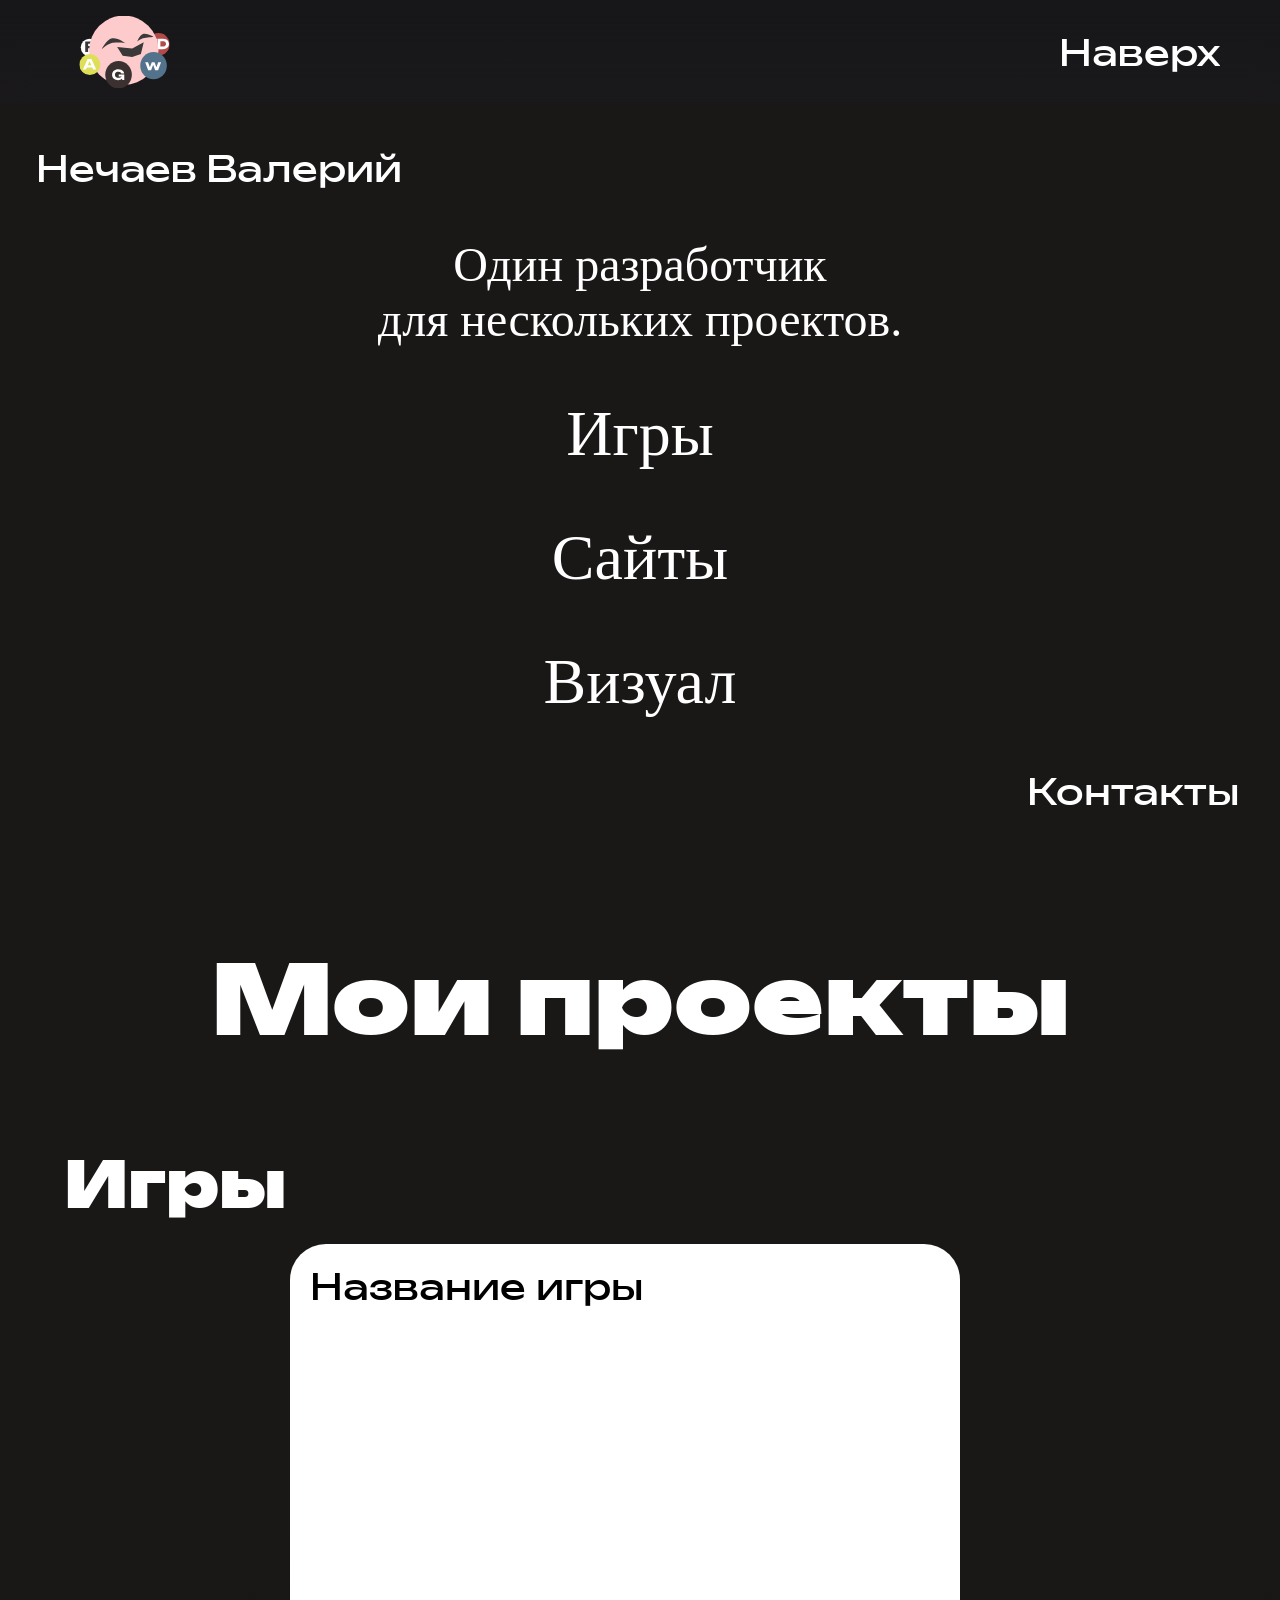
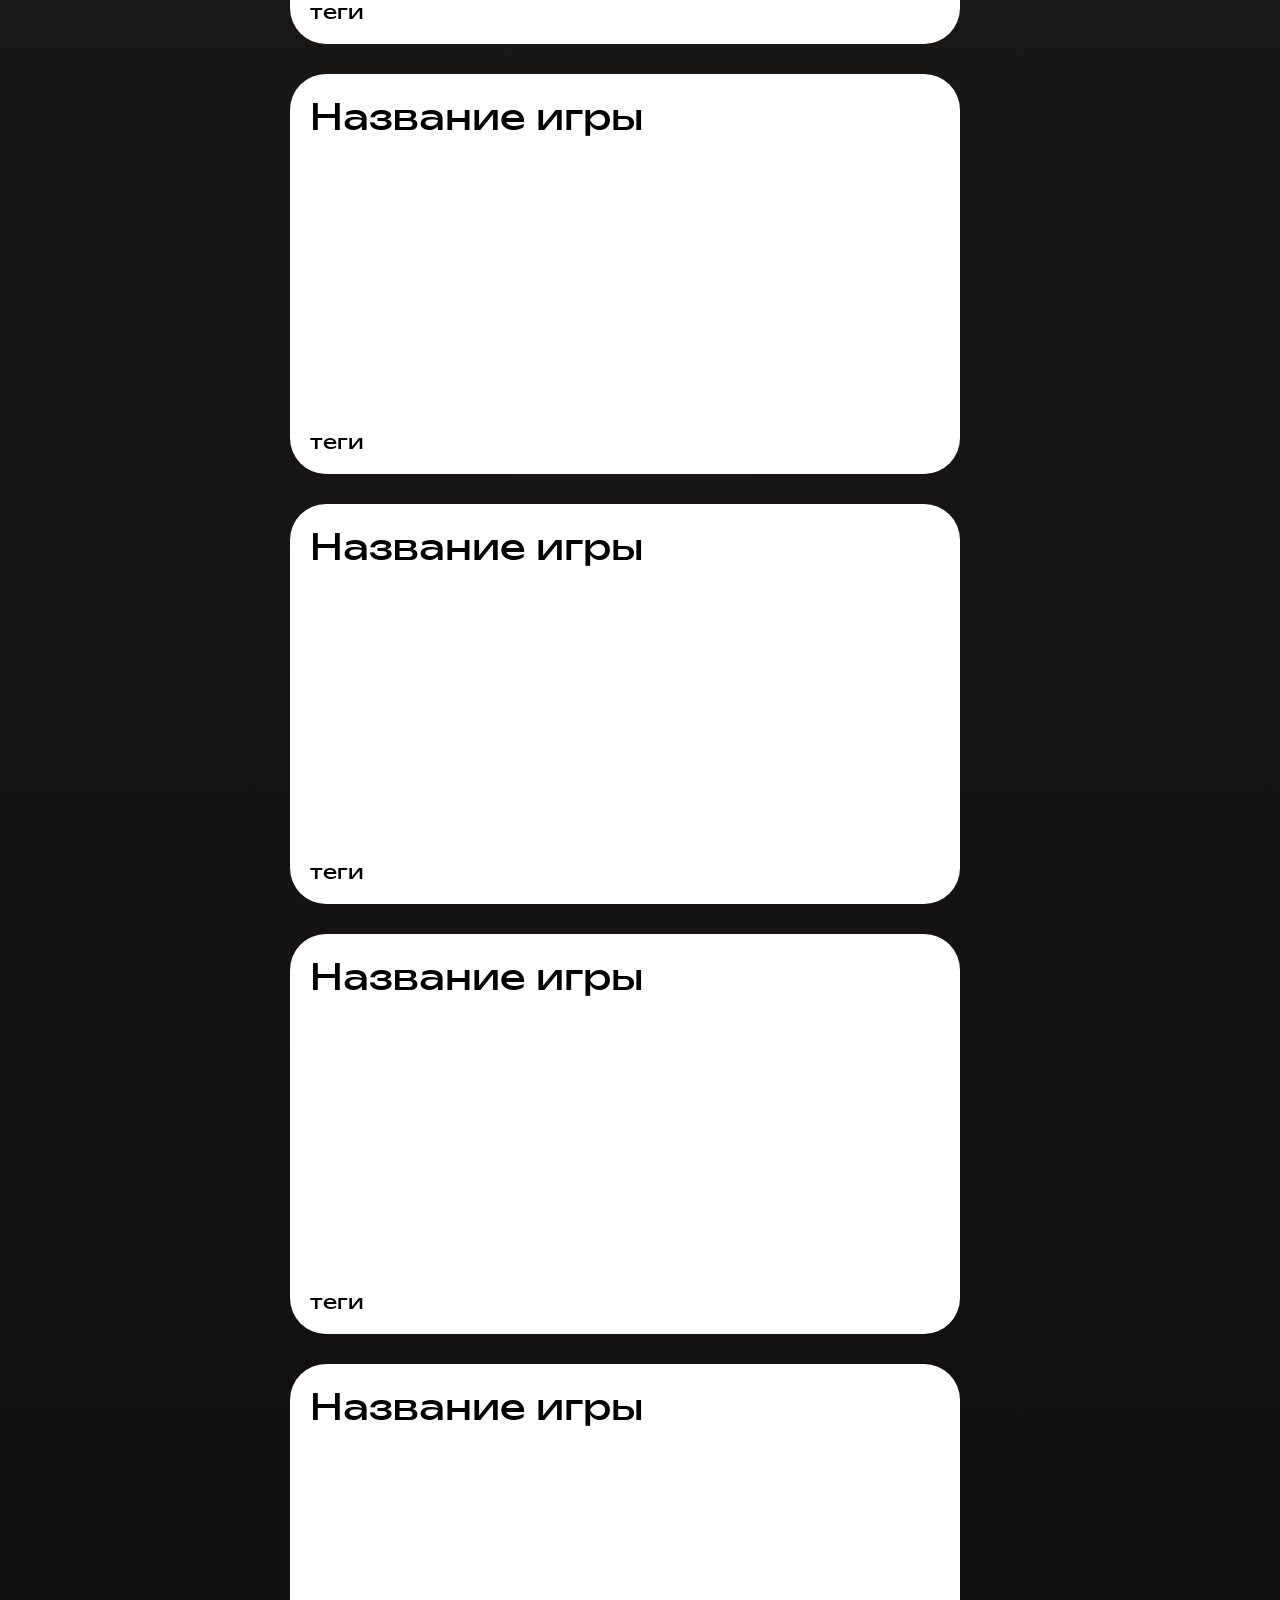
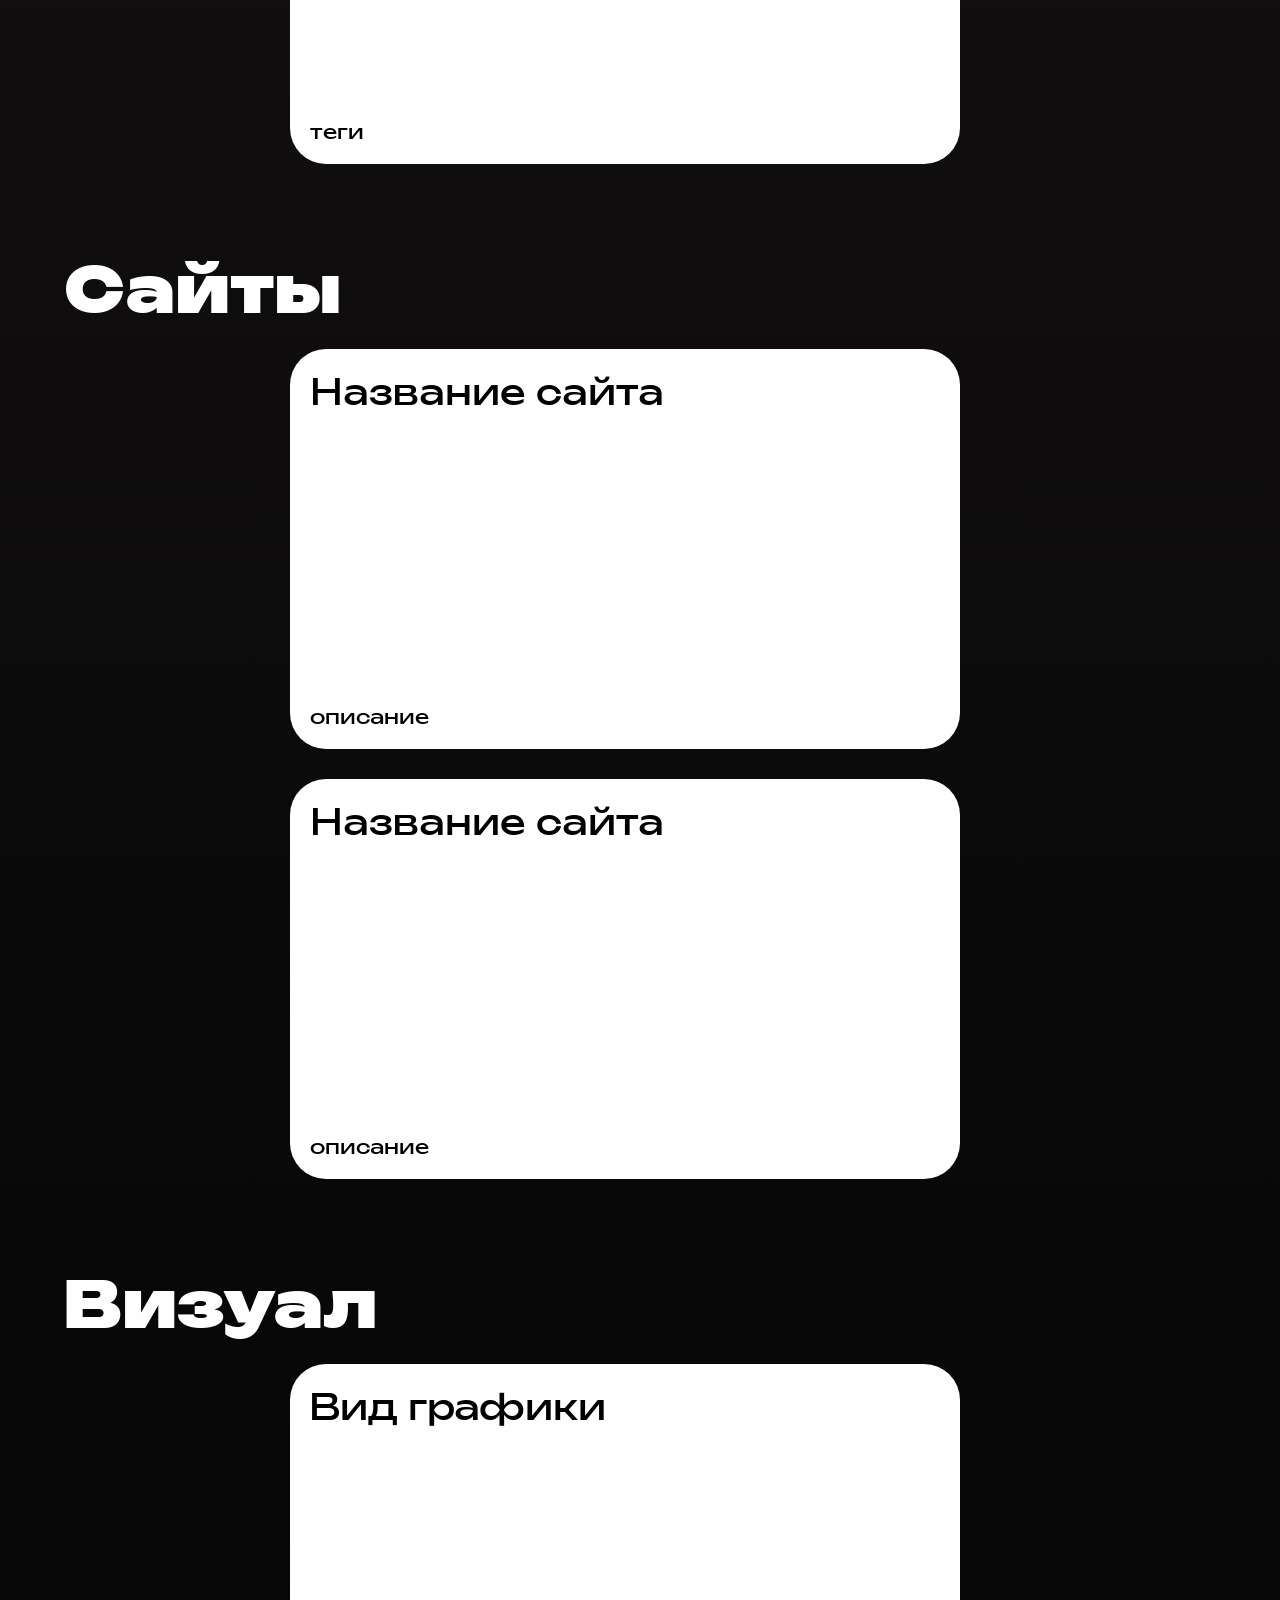
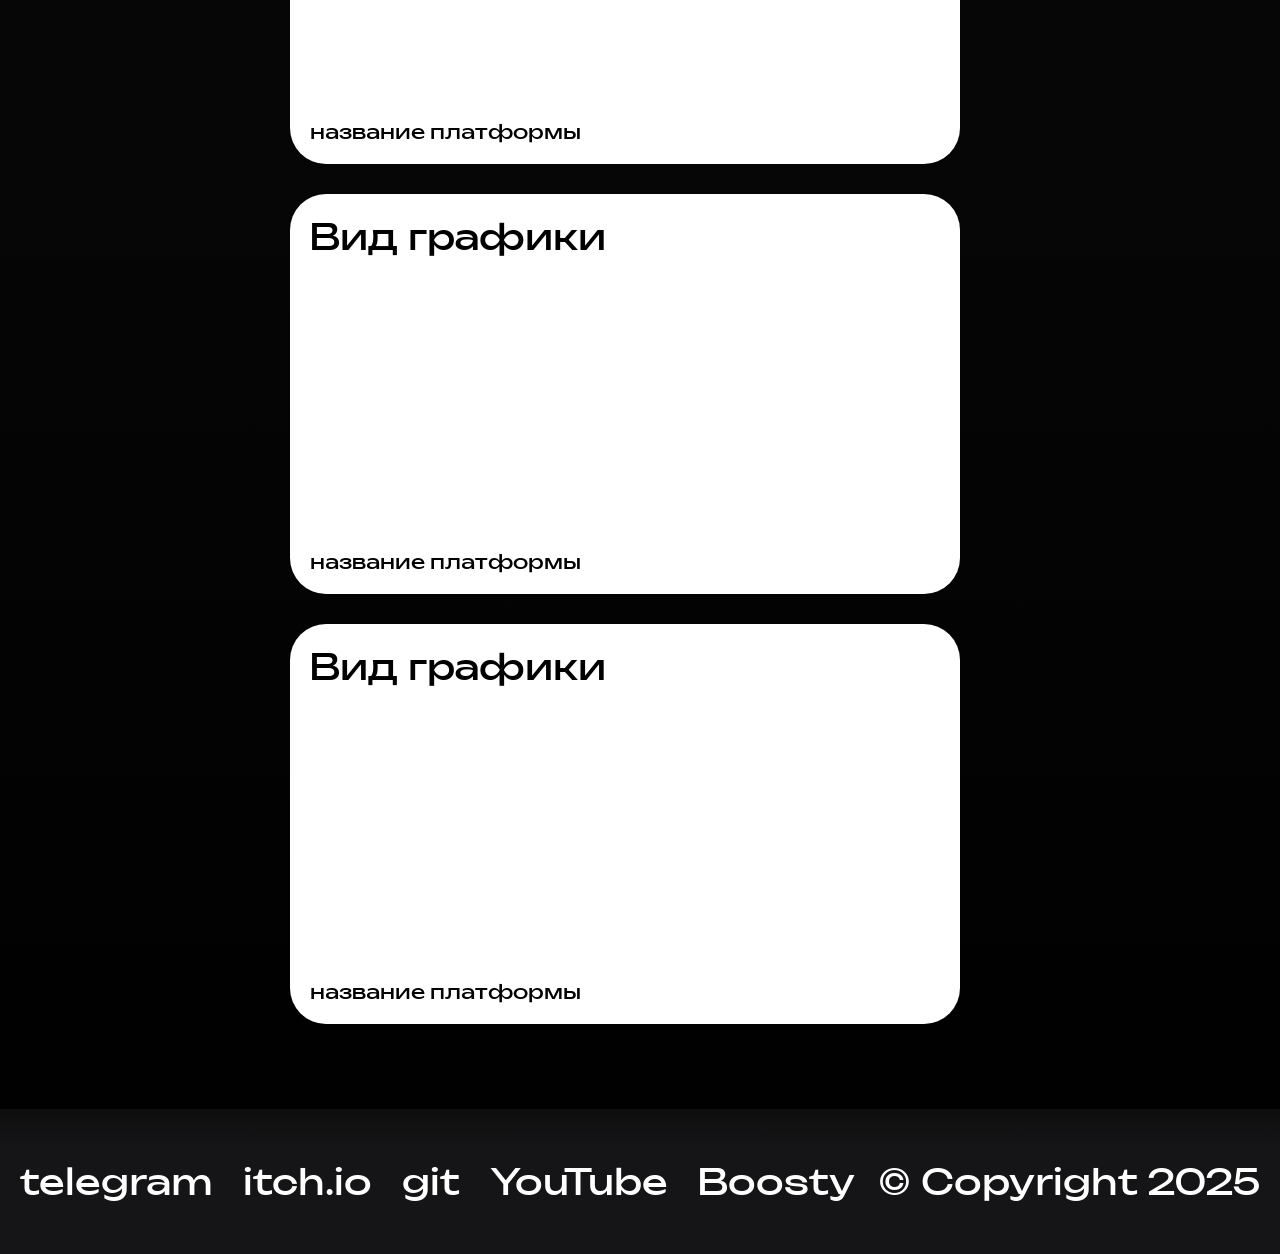
==== index.html @ 9fee52f9 "Logo" ====
<!DOCTYPE html>
<html lang="ru">
  <head>
    <meta charset="UTF-8" />
    <meta name="viewport" content="width=device-width, initial-scale=1.0" />
    <title>Nechaev</title>
    <link rel="shortcut icon" href="img\Logo.svg" type="image/x-icon" />
    <link rel="stylesheet" href="css/style.css" />
  </head>
  <header>
    <img class="logo" src="img\Logo.svg" alt="img\Logo.svg" />
    <a class="white" href="#">Наверх</a>
  </header>
  <body>
    <section class="label">
      <div class="headerspace"></div>
      <div class="name">
        <p class="white">Нечаев Валерий</p>
      </div>
      <div class="functionlist">
        <h3>
          Один разработчик <br />
          для нескольких проектов.
        </h3>
        <a href="#games"><h2 class="game-button">Игры</h2></a>
        <a href="#sites"><h2 class="site-button">Сайты</h2></a>
        <a href="#visual"><h2 class="visual-button">Визуал</h2></a>
      </div>
      <div class="contacts">
        <a class="white" href="#footer">Контакты</a>
      </div>
    </section>
    <section class="buffer">
      <h1>Мои проекты</h1>
    </section>
    <section id="games" class="projects">
      <h4>Игры</h4>
      <div class="tablet">
        <a href="" class="tab-element">
          <p class="black">Название игры</p>
          <h5>теги</h5>
        </a>
        <a href="" class="tab-element">
          <p class="black">Название игры</p>
          <h5>теги</h5>
        </a>
        <a href="" class="tab-element">
          <p class="black">Название игры</p>
          <h5>теги</h5>
        </a>
        <a href="" class="tab-element">
          <p class="black">Название игры</p>
          <h5>теги</h5>
        </a>
        <a href="" class="tab-element">
          <p class="black">Название игры</p>
          <h5>теги</h5>
        </a>
      </div>
    </section>
    <section id="sites" class="projects">
      <h4>Сайты</h4>
      <div class="tablet">
        <a href="" class="tab-element">
          <p class="black">Название сайта</p>
          <h5>описание</h5>
        </a>
        <a href="" class="tab-element">
          <p class="black">Название сайта</p>
          <h5>описание</h5>
        </a>
      </div>
    </section>
    <section id="visual" class="projects">
      <h4>Визуал</h4>
      <div class="tablet">
        <a href="" class="tab-element">
          <p class="black">Вид графики</p>
          <h5>название платформы</h5>
        </a>
        <a href="" class="tab-element">
          <p class="black">Вид графики</p>
          <h5>название платформы</h5>
        </a>
        <a href="" class="tab-element">
          <p class="black">Вид графики</p>
          <h5>название платформы</h5>
        </a>
      </div>
    </section>
  </body>
  <footer id="footer">
    <div class="social-media">
      <a href="https://t.me/Nechai_Elners" class="white">telegram</a>
      <a href="https://elners-games.itch.io/" class="white">itch.io</a>
      <a href="https://github.com/VaaVN" class="white">git</a>
      <a href="https://www.youtube.com/@elnersgames/featured" class="white"
        >YouTube</a
      >
      <a href="https://boosty.to/elnersgames" class="white">Boosty</a>
    </div>
    <p class="white">© Copyright 2025</p>
  </footer>
</html>
---- css/style.css ----
@import "fonts.css";
@import "reset.css";
header {
  display: flex;
  flex-direction: row;
  justify-content: space-between;
  position: fixed;
  align-items: center;
  padding: 0px 60px;
  background: linear-gradient(
    180deg,
    #17171a 12.02%,
    rgba(27, 27, 33, 0.4) 100%
  );
  width: 100%;
  backdrop-filter: blur(15px);
  box-sizing: border-box;
}
body {
  display: flex;
  flex-direction: column;
  align-items: center;
  gap: 85px;
  background: linear-gradient(180deg, #1a1717 25%, #000 100%);
}
footer {
  display: flex;
  padding: 50px 20px;
  width: 100%;
  align-items: center;
  justify-content: space-between;
  box-sizing: border-box;
  background: linear-gradient(0deg, #151416 72.6%, #0e0e0f 100%);
}
h1 {
  text-align: center;
  color: #fff;
  font-size: 96px;
  font-weight: 900;
}
h2 {
  text-align: center;
  color: #fff;
  font-size: 64px;
  font-weight: 500;
}
h3 {
  text-align: center;
  color: #fff;
  font-size: 48px;
  font-weight: 500;
}
h4 {
  text-align: left;
  color: #fff;
  font-size: 64px;
  font-weight: 900;
  width: 100%;
}
h5 {
  text-align: left;
  color: #000;
  font-size: 20px;
  font-weight: 400;
}
p {
  font-size: 36px;
  font-weight: 400;
}
a {
  font-size: 36px;
  font-weight: 400;
  text-decoration: none;
}
a:hover {
  font-weight: 500;
}

.logo {
  transform: scale(0.7);
}
.black {
  color: #000;
}
.white {
  color: #fff;
}
.label {
  height: 100%;
  width: 100%;
  display: flex;
  gap: 10px;
  flex-direction: column;
  align-items: flex-start;
}
.headerspace {
  height: 100px;
}
.name {
  display: flex;
  flex-direction: row;
  height: 20%;
  width: 100%;
  box-sizing: border-box;
  padding: 36px;
  align-items: start;
  gap: 10px;
}
.functionlist {
  display: flex;
  height: 60%;
  width: 100%;
  flex-direction: column;
  align-items: center;
  gap: 50px;
}
.game-button:hover {
  font-weight: 900;
}
.site-button:hover {
  font-weight: 200;
}
.visual-button:hover {
  font-weight: 400;
  letter-spacing: 14px;
}
.contacts {
  display: flex;
  height: 20%;
  width: 100%;
  padding: 40px;
  justify-content: flex-end;
  box-sizing: border-box;
  align-items: flex-end;
}
.buffer {
  display: flex;
  width: 100%;
  justify-content: center;
  align-items: center;
}
.projects {
  box-sizing: border-box;
  display: flex;
  width: 90%;
  flex-direction: column;
  align-items: center;
  gap: 20px;
}
.tablet {
  display: grid;
  align-items: center;
  justify-content: center;
  width: 100%;
  gap: 30px;
  grid-template-columns: repeat(auto-fit, 700px);
  grid-auto-rows: 400px;
}
.tab-element {
  width: 90%;
  height: 90%;
  display: flex;
  padding: 20px;
  flex-direction: column;
  align-items: flex-start;
  justify-content: space-between;
  border-radius: 36px;
  background: #fff;
}
.social-media {
  display: flex;
  align-items: center;
  gap: 30px;
}
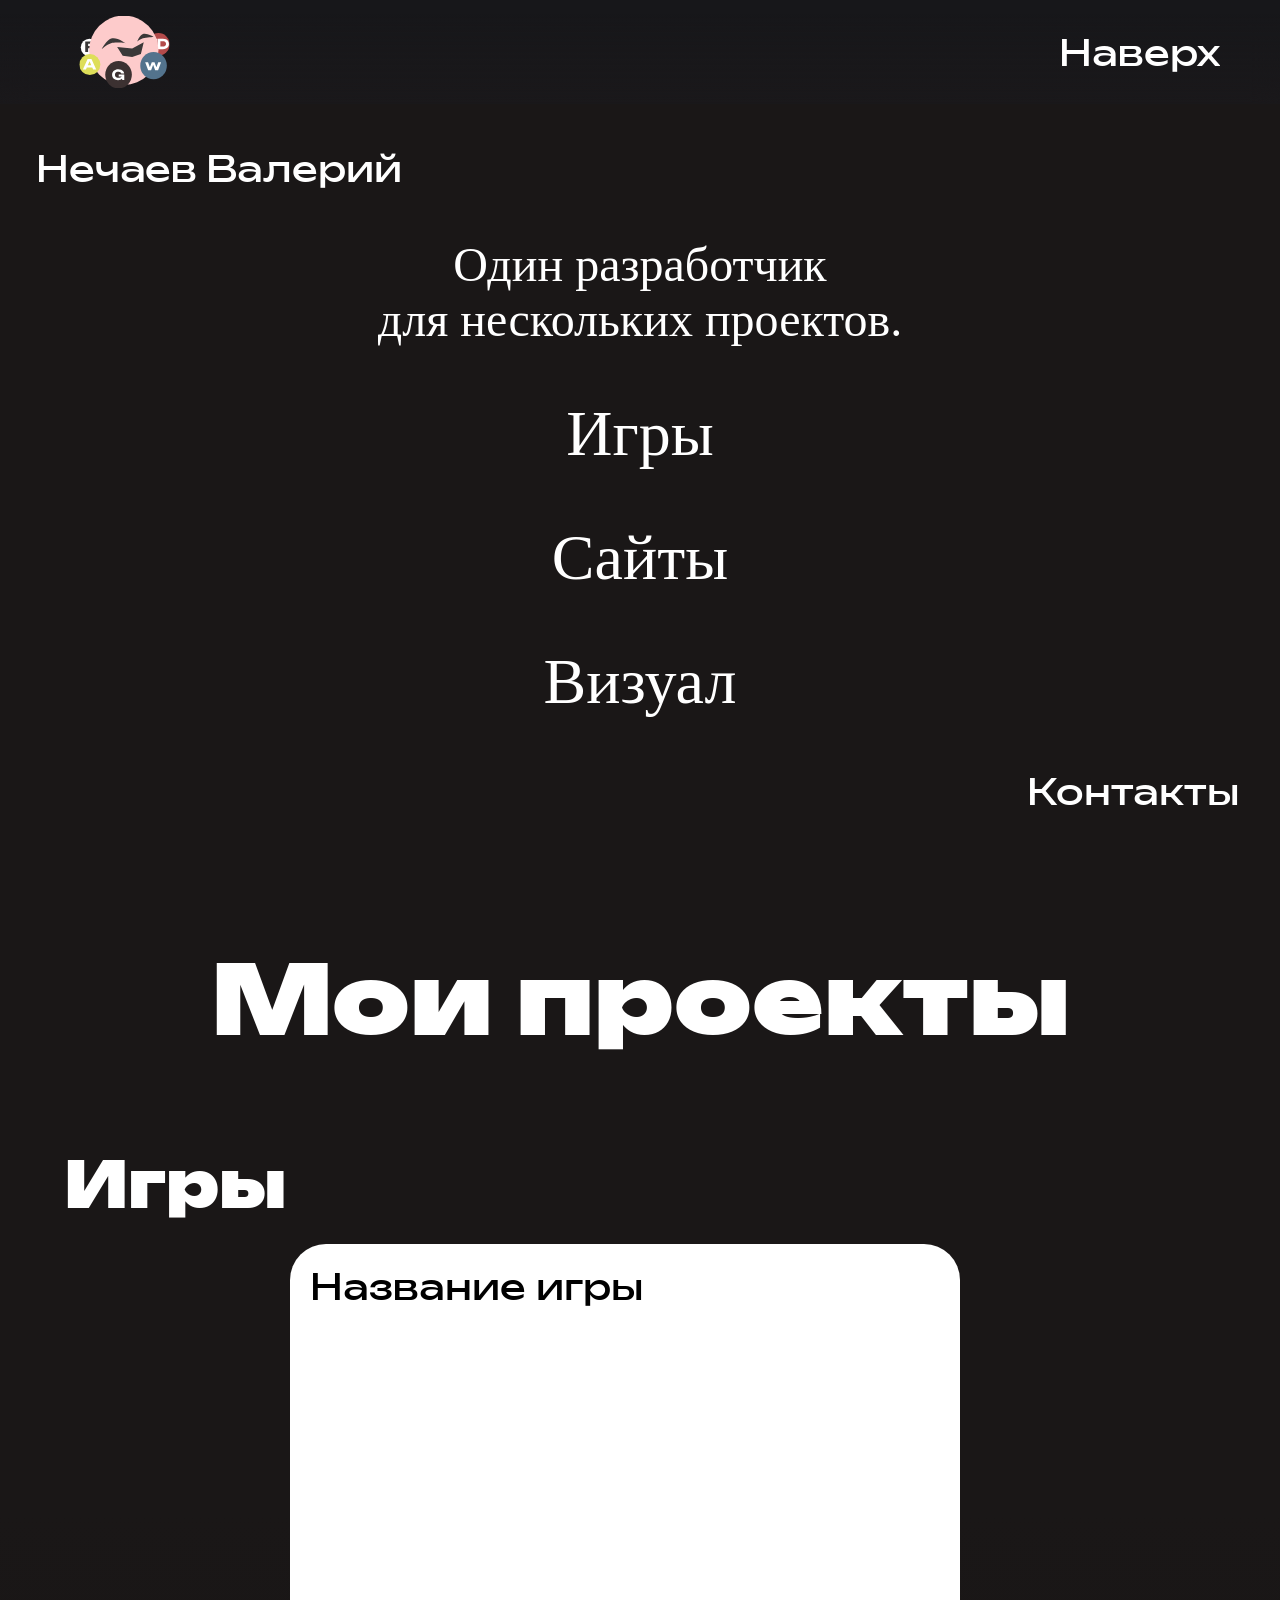
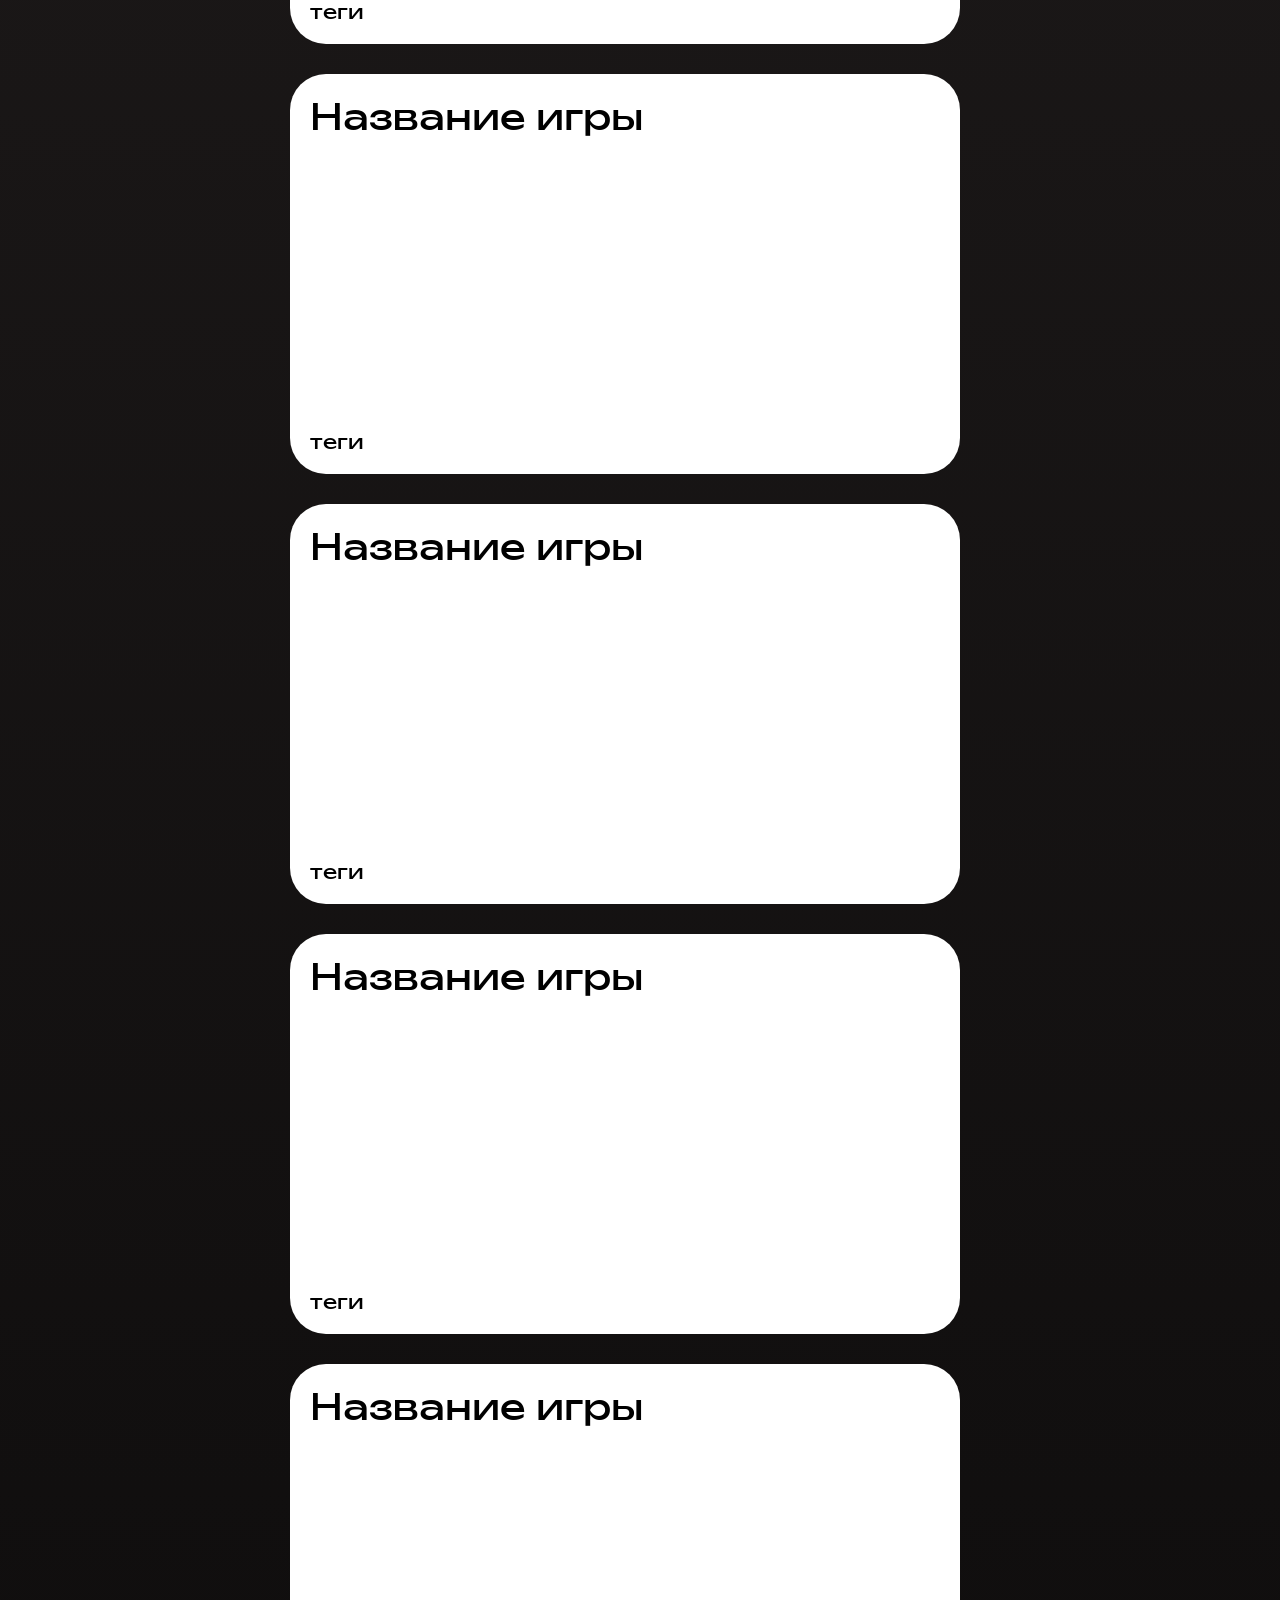
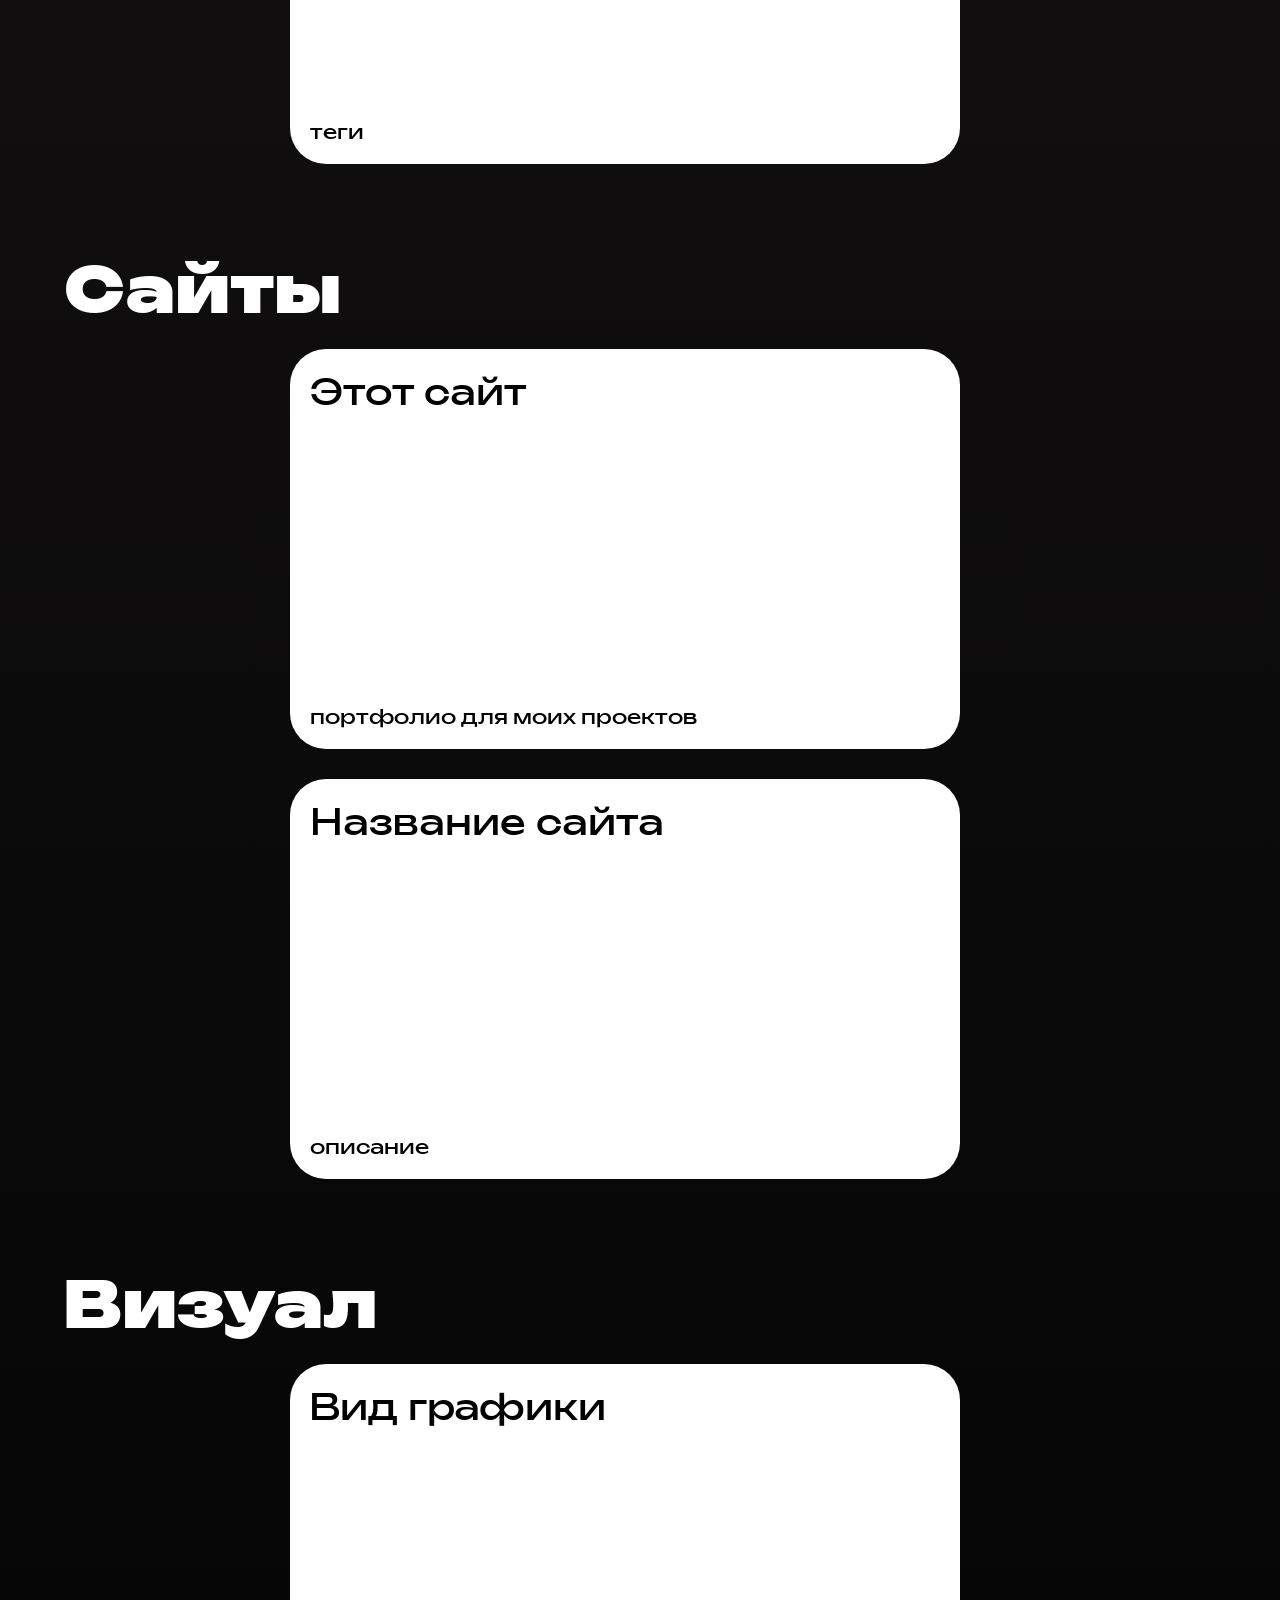
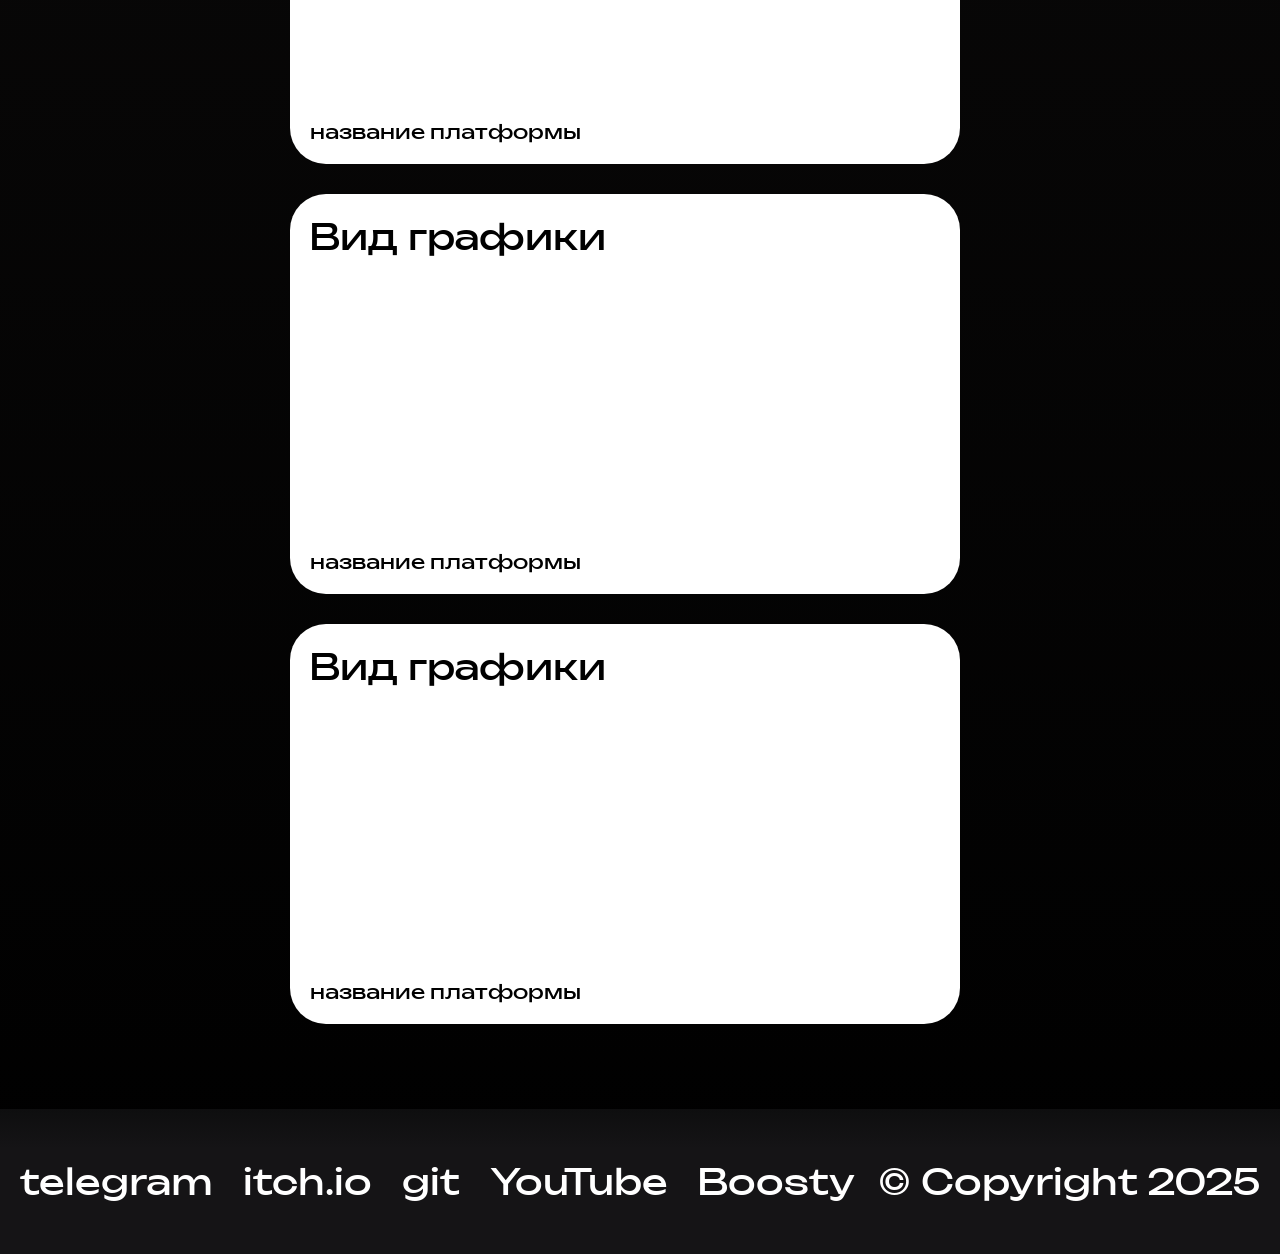
==== commit e4ff146f: "Animation&selection" ====
--- a/index.html
+++ b/index.html
@@ -62,8 +62,8 @@
       <h4>Сайты</h4>
       <div class="tablet">
         <a href="" class="tab-element">
-          <p class="black">Название сайта</p>
-          <h5>описание</h5>
+          <p class="black">Этот сайт</p>
+          <h5>портфолио для моих проектов</h5>
         </a>
         <a href="" class="tab-element">
           <p class="black">Название сайта</p>
--- a/css/style.css
+++ b/css/style.css
@@ -166,6 +166,13 @@
   justify-content: space-between;
   border-radius: 36px;
   background: #fff;
+  opacity: 100%;
+  transform: scale(1);
+  transition: opacity 0.3s ease, transform 0.4s;
+}
+.tab-element:hover {
+  opacity: 90%;
+  transform: scale(0.98);
 }
 .social-media {
   display: flex;
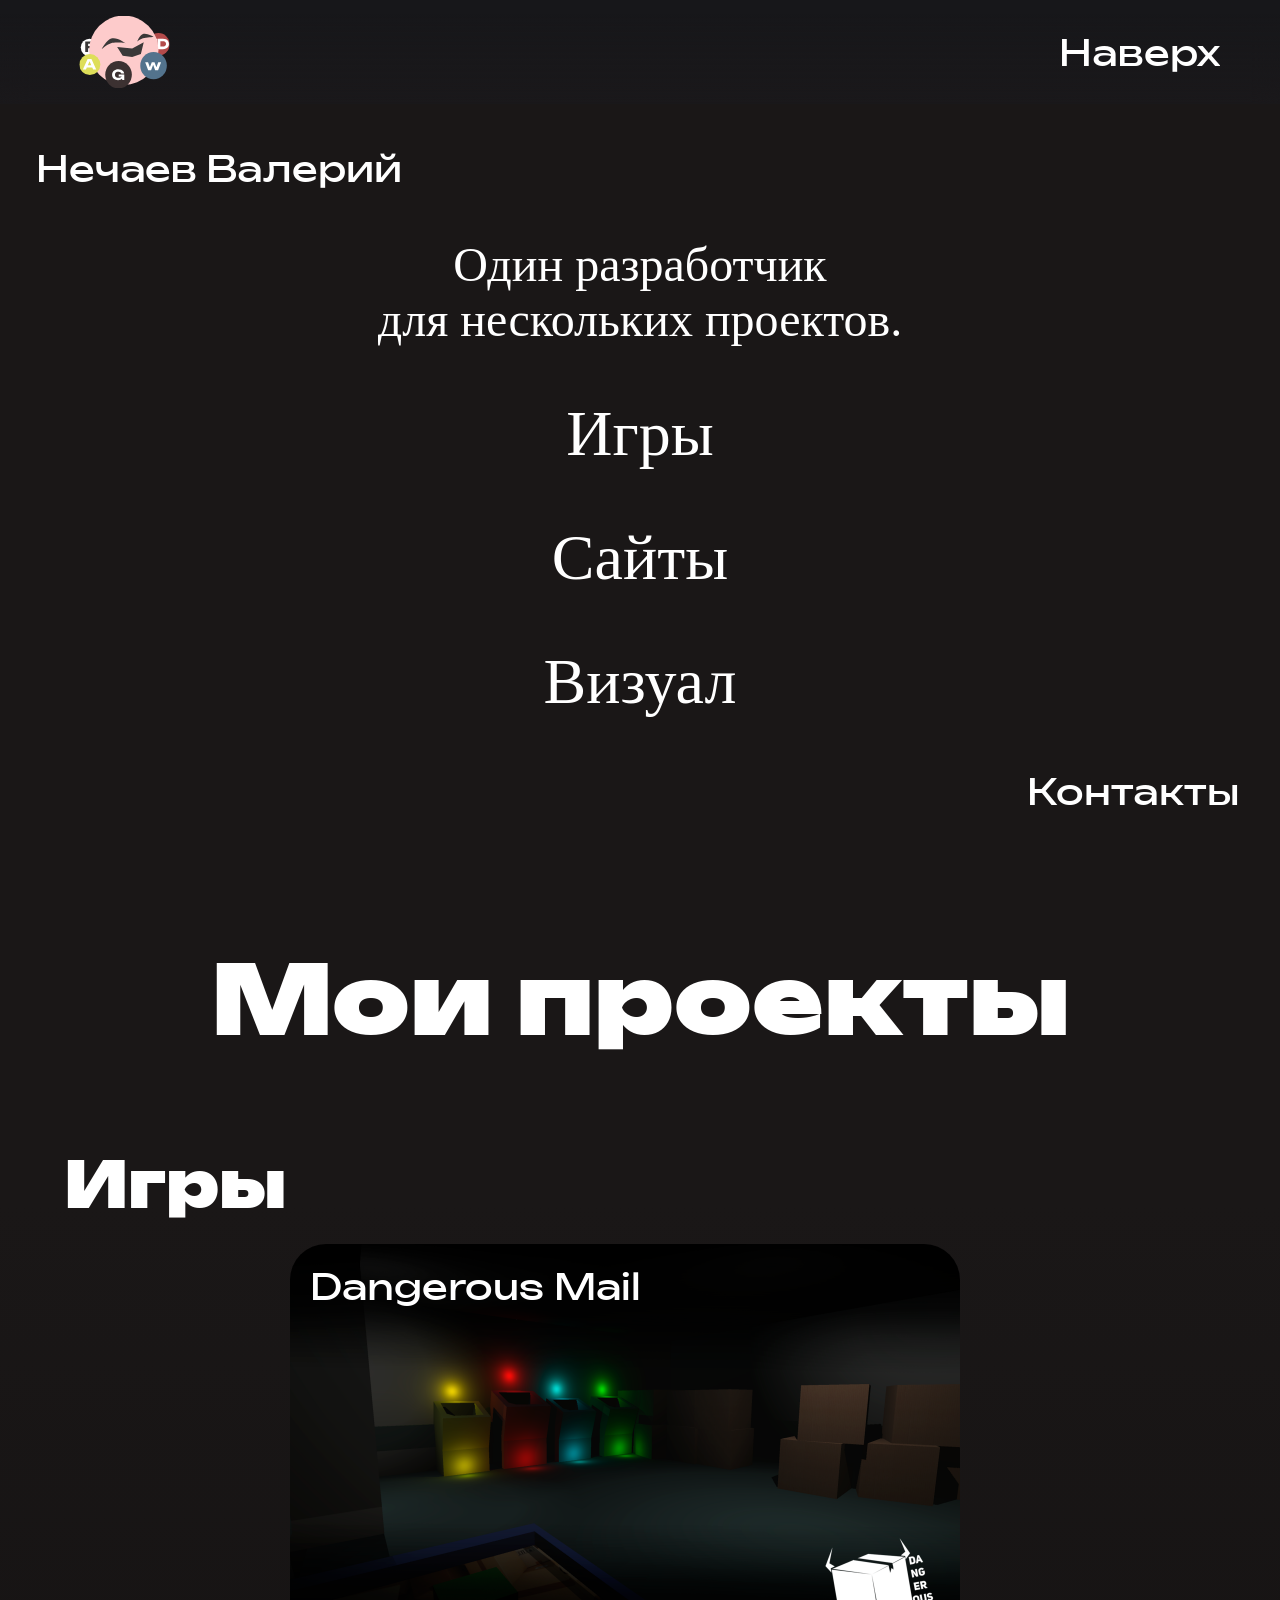
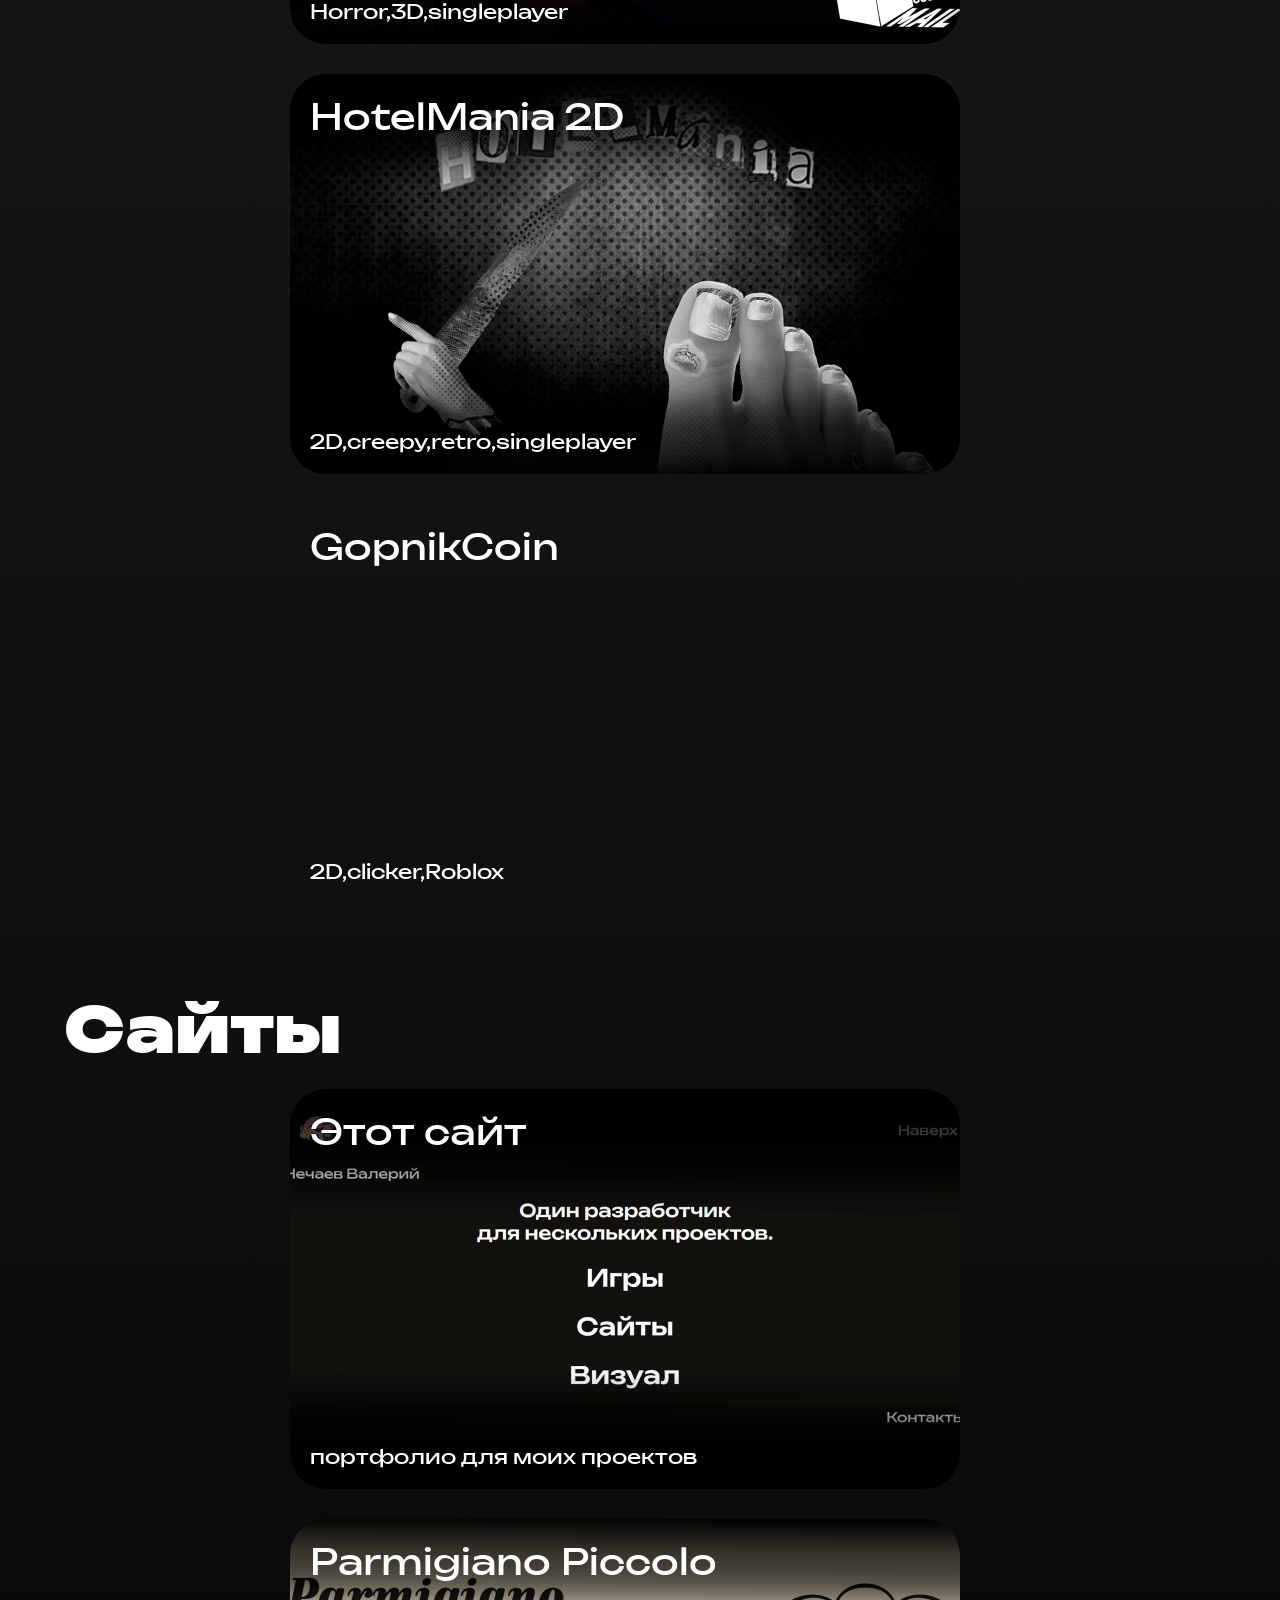
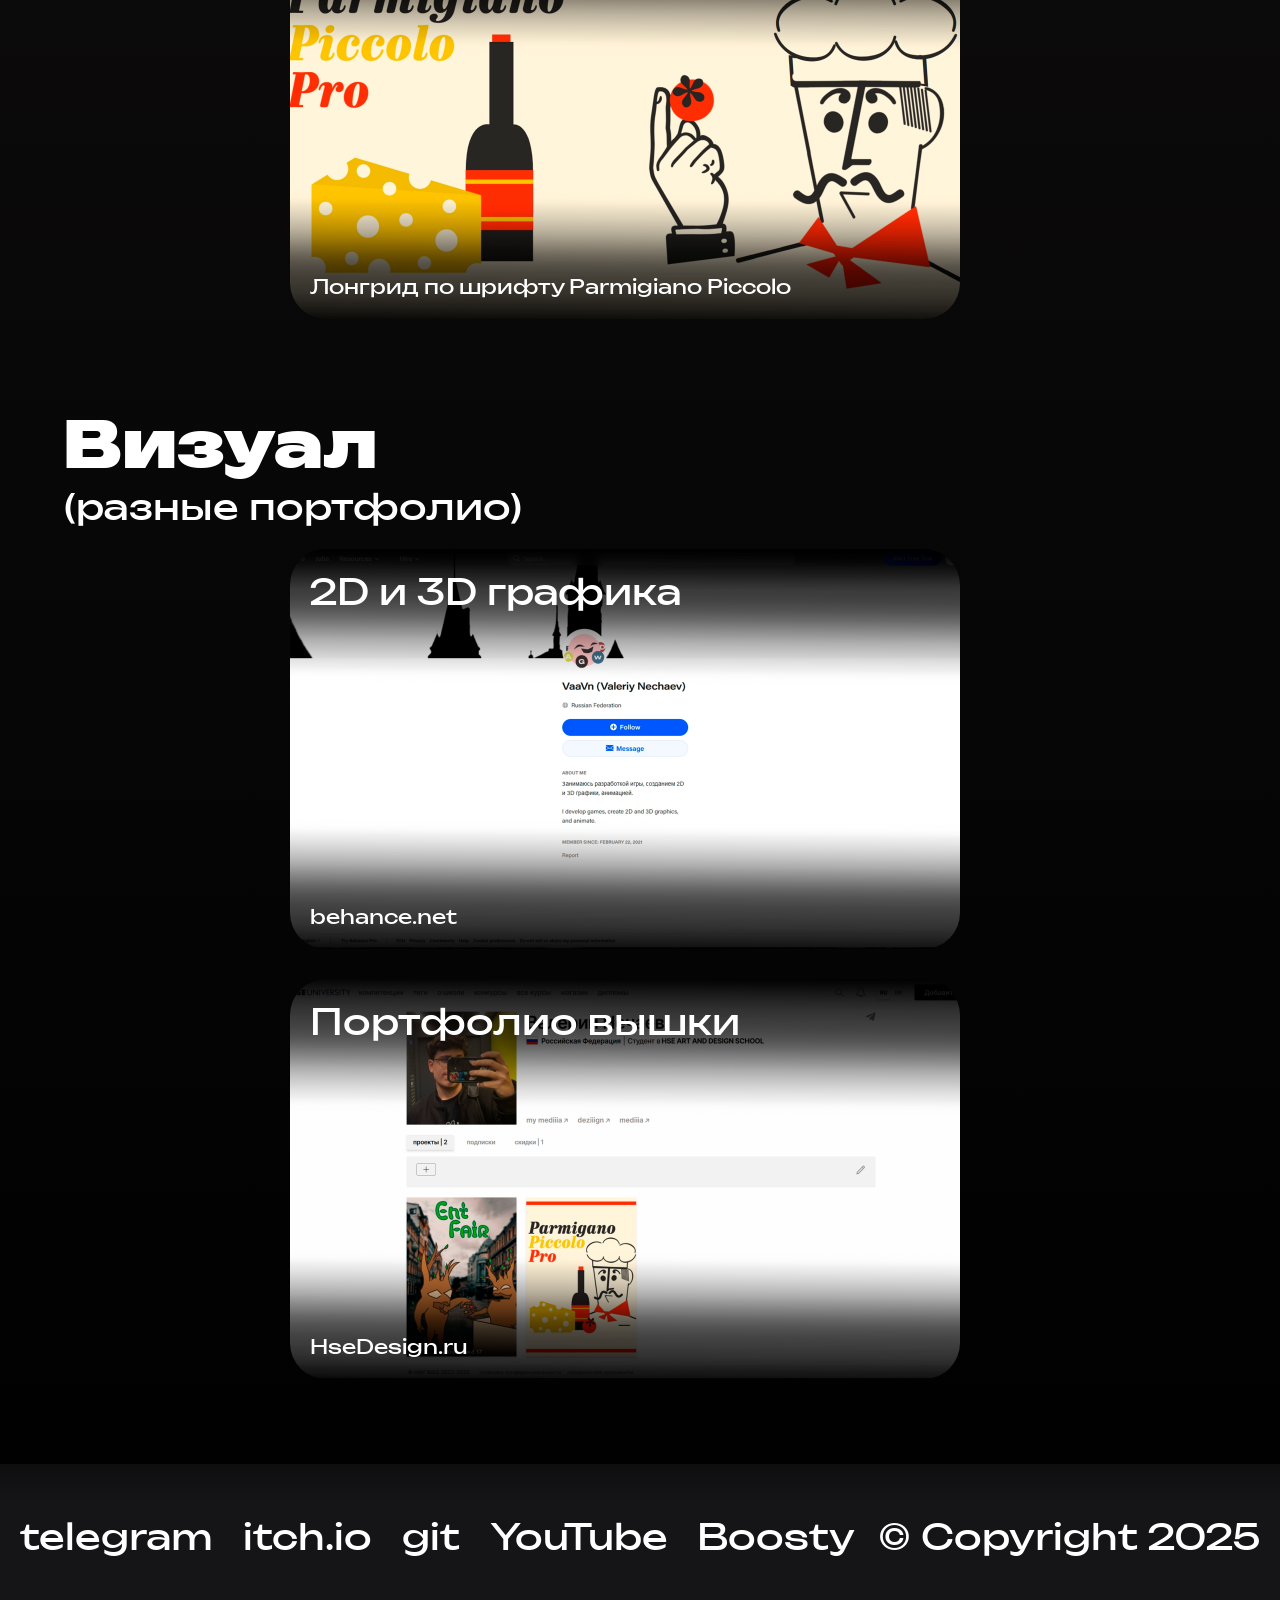
==== commit 95fa4568: "Add jobs" ====
--- a/index.html
+++ b/index.html
@@ -36,55 +36,63 @@
     <section id="games" class="projects">
       <h4>Игры</h4>
       <div class="tablet">
-        <a href="" class="tab-element">
-          <p class="black">Название игры</p>
-          <h5>теги</h5>
+        <a href="https://elners-games.itch.io/dangerous-mail" class="tab-element" id="DangMail">
+          <p class="black">Dangerous Mail</p>
+          <h5 class="black">Horror,3D,singleplayer</h5>
         </a>
-        <a href="" class="tab-element">
-          <p class="black">Название игры</p>
-          <h5>теги</h5>
+        <a
+          href="https://elners-games.itch.io/hotelmania2d"
+          class="tab-element"
+          id="HM2D"
+        >
+          <p class="black">HotelMania 2D</p>
+          <h5 class="black">2D,creepy,retro,singleplayer</h5>
         </a>
-        <a href="" class="tab-element">
-          <p class="black">Название игры</p>
-          <h5>теги</h5>
+        <a
+          href="https://www.roblox.com/games/18145147927/GopnikCoin"
+          class="tab-element"
+          id="GCoin"
+        >
+          <p class="black">GopnikCoin</p>
+          <h5 class="black">2D,clicker,Roblox</h5>
         </a>
-        <a href="" class="tab-element">
-          <p class="black">Название игры</p>
-          <h5>теги</h5>
-        </a>
-        <a href="" class="tab-element">
-          <p class="black">Название игры</p>
-          <h5>теги</h5>
-        </a>
+      </div>
       </div>
     </section>
     <section id="sites" class="projects">
       <h4>Сайты</h4>
       <div class="tablet">
-        <a href="" class="tab-element">
+        <a href="" class="tab-element" id="portfoliosite">
           <p class="black">Этот сайт</p>
-          <h5>портфолио для моих проектов</h5>
+          <h5 class="black">портфолио для моих проектов</h5>
         </a>
-        <a href="" class="tab-element">
-          <p class="black">Название сайта</p>
-          <h5>описание</h5>
+        <a
+          href="https://vaavn.github.io/ParmiganoPiccoloProNechaev/"
+          class="tab-element"
+          id="parmigianopiccolo"
+        >
+          <p class="black">Parmigiano Piccolo</p>
+          <h5 class="black">Лонгрид по шрифту Parmigiano Piccolo</h5>
         </a>
       </div>
     </section>
     <section id="visual" class="projects">
-      <h4>Визуал</h4>
+      <h4>
+        Визуал
+        <p>(разные портфолио)</p>
+      </h4>
       <div class="tablet">
-        <a href="" class="tab-element">
-          <p class="black">Вид графики</p>
-          <h5>название платформы</h5>
+        <a href="https://www.behance.net/ElnerChai" class="tab-element" id="behance">
+          <p class="black">2D и 3D графика</p>
+          <h5 class="black">behance.net</h5>
         </a>
-        <a href="" class="tab-element">
-          <p class="black">Вид графики</p>
-          <h5>название платформы</h5>
-        </a>
-        <a href="" class="tab-element">
-          <p class="black">Вид графики</p>
-          <h5>название платформы</h5>
+        <a
+          href="https://hsedesign.ru/designer/valeriy-nechaev-e59cea8229d146afbba67d43d4a850be"
+          class="tab-element"
+          id="HSEportfolio"
+        >
+          <p class="black">Портфолио вышки</p>
+          <h5 class="black">HseDesign.ru</h5>
         </a>
       </div>
     </section>
--- a/css/style.css
+++ b/css/style.css
@@ -1,5 +1,6 @@
 @import "fonts.css";
 @import "reset.css";
+@import "elements-ids.css";
 header {
   display: flex;
   flex-direction: row;
@@ -59,15 +60,17 @@
 }
 h5 {
   text-align: left;
-  color: #000;
+  color: #fff;
   font-size: 20px;
   font-weight: 400;
 }
 p {
   font-size: 36px;
+  color: #fff;
   font-weight: 400;
 }
 a {
+  color: #fff;
   font-size: 36px;
   font-weight: 400;
   text-decoration: none;
@@ -79,12 +82,7 @@
 .logo {
   transform: scale(0.7);
 }
-.black {
-  color: #000;
-}
-.white {
-  color: #fff;
-}
+
 .label {
   height: 100%;
   width: 100%;
@@ -139,6 +137,7 @@
   justify-content: center;
   align-items: center;
 }
+
 .projects {
   box-sizing: border-box;
   display: flex;
@@ -165,9 +164,10 @@
   align-items: flex-start;
   justify-content: space-between;
   border-radius: 36px;
-  background: #fff;
   opacity: 100%;
   transform: scale(1);
+  background-size: cover;
+  background-position: center;
   transition: opacity 0.3s ease, transform 0.4s;
 }
 .tab-element:hover {
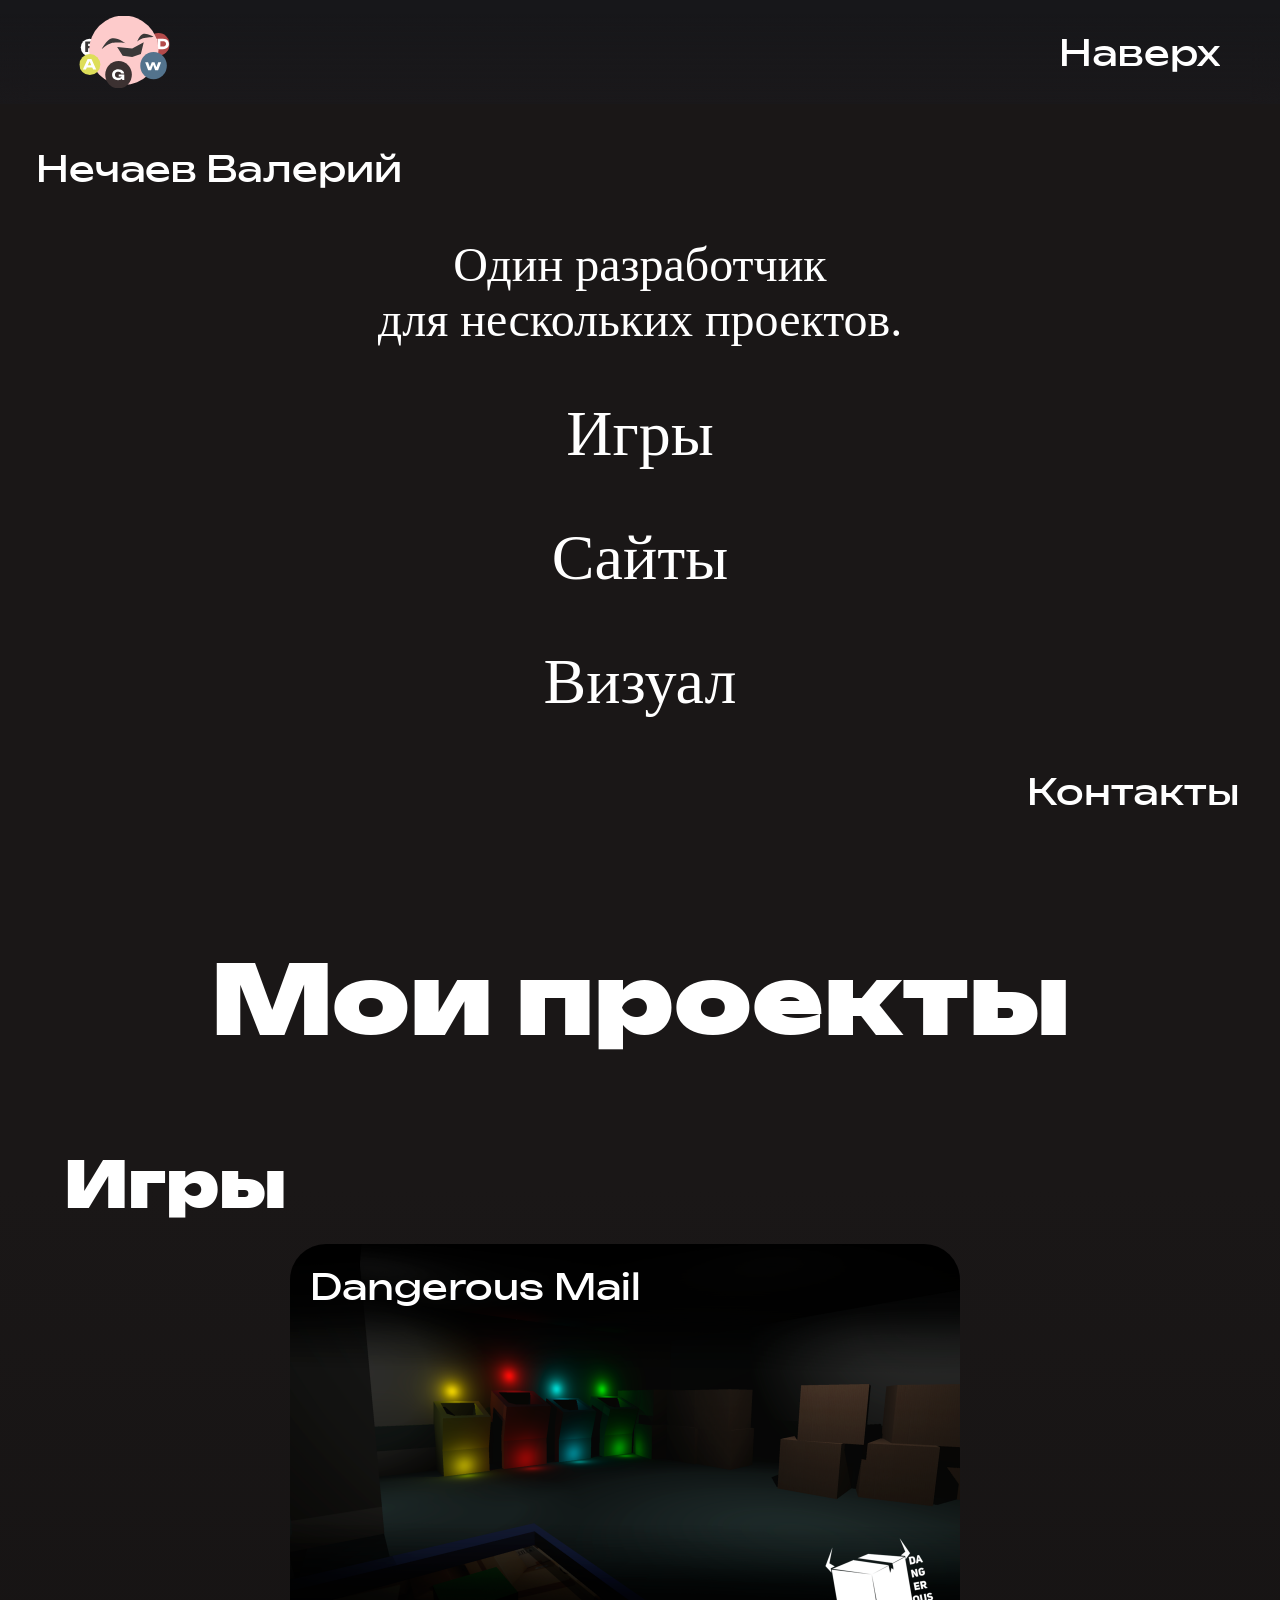
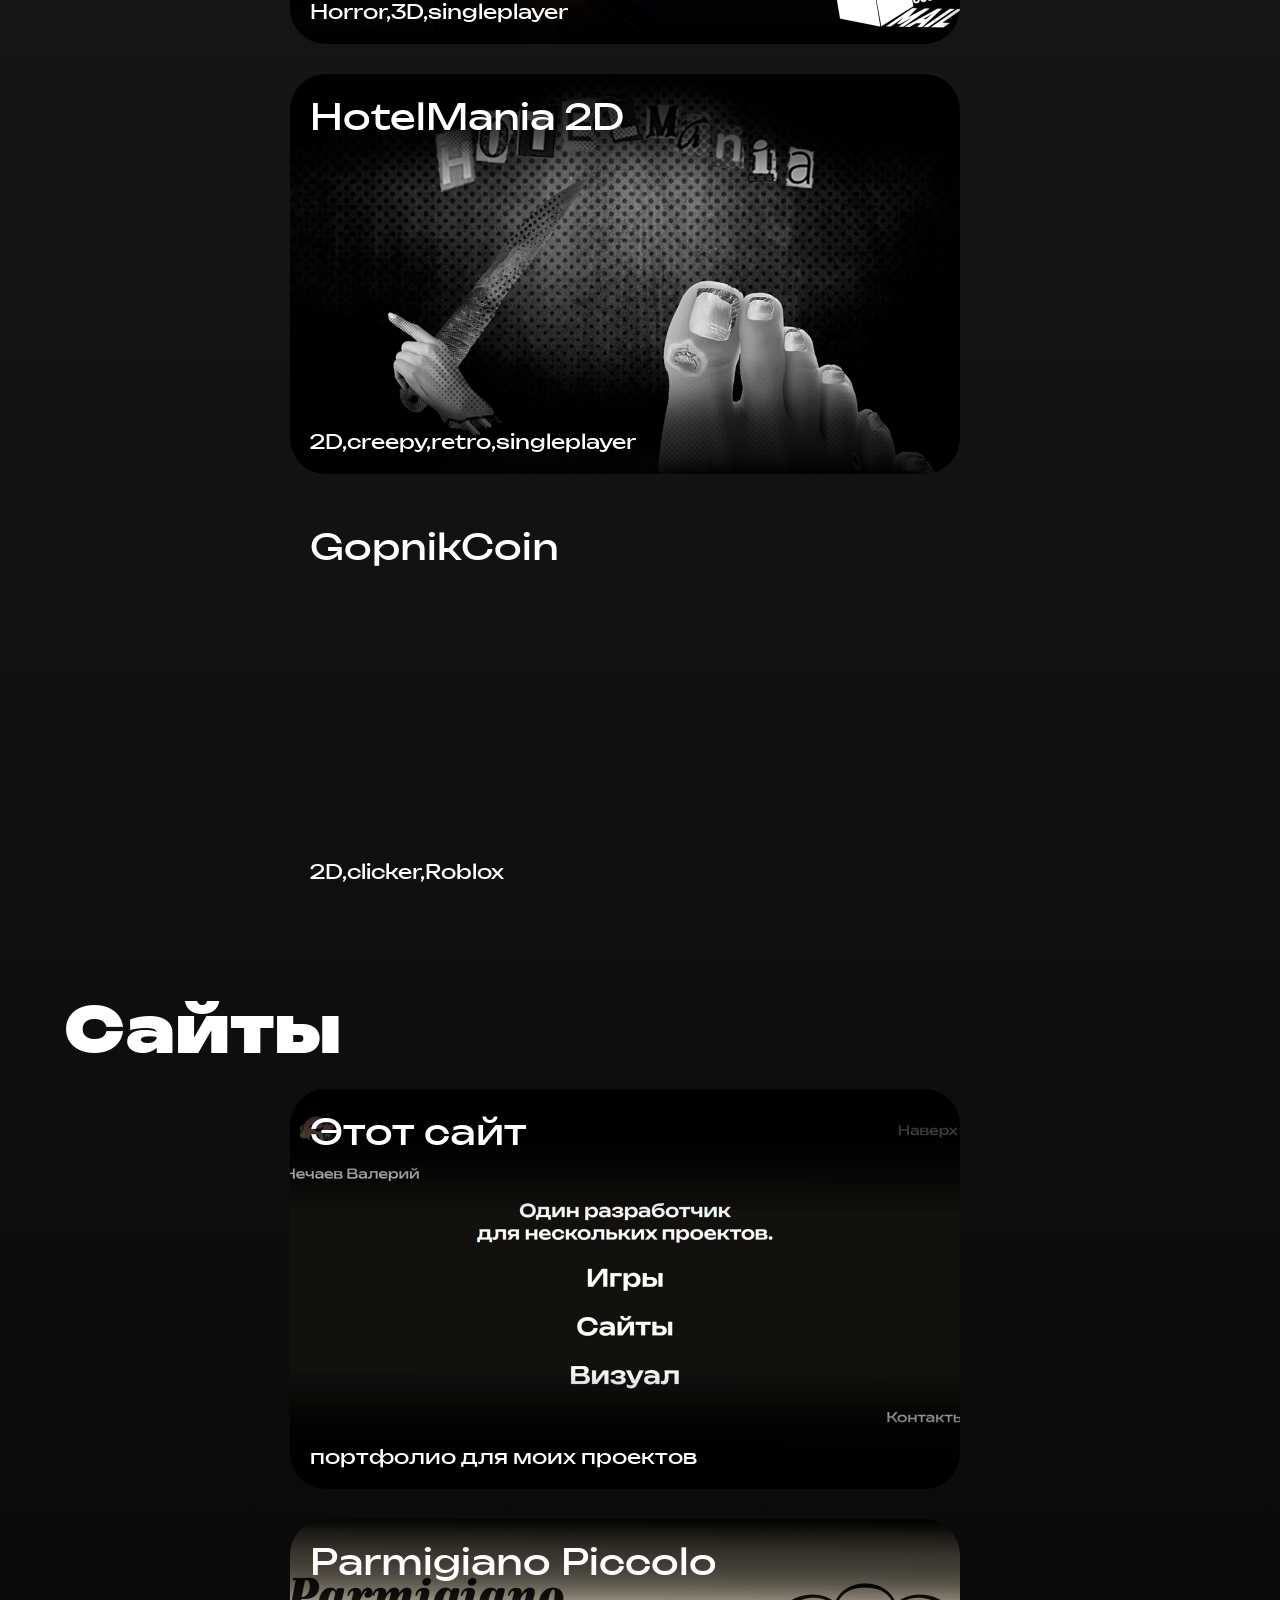
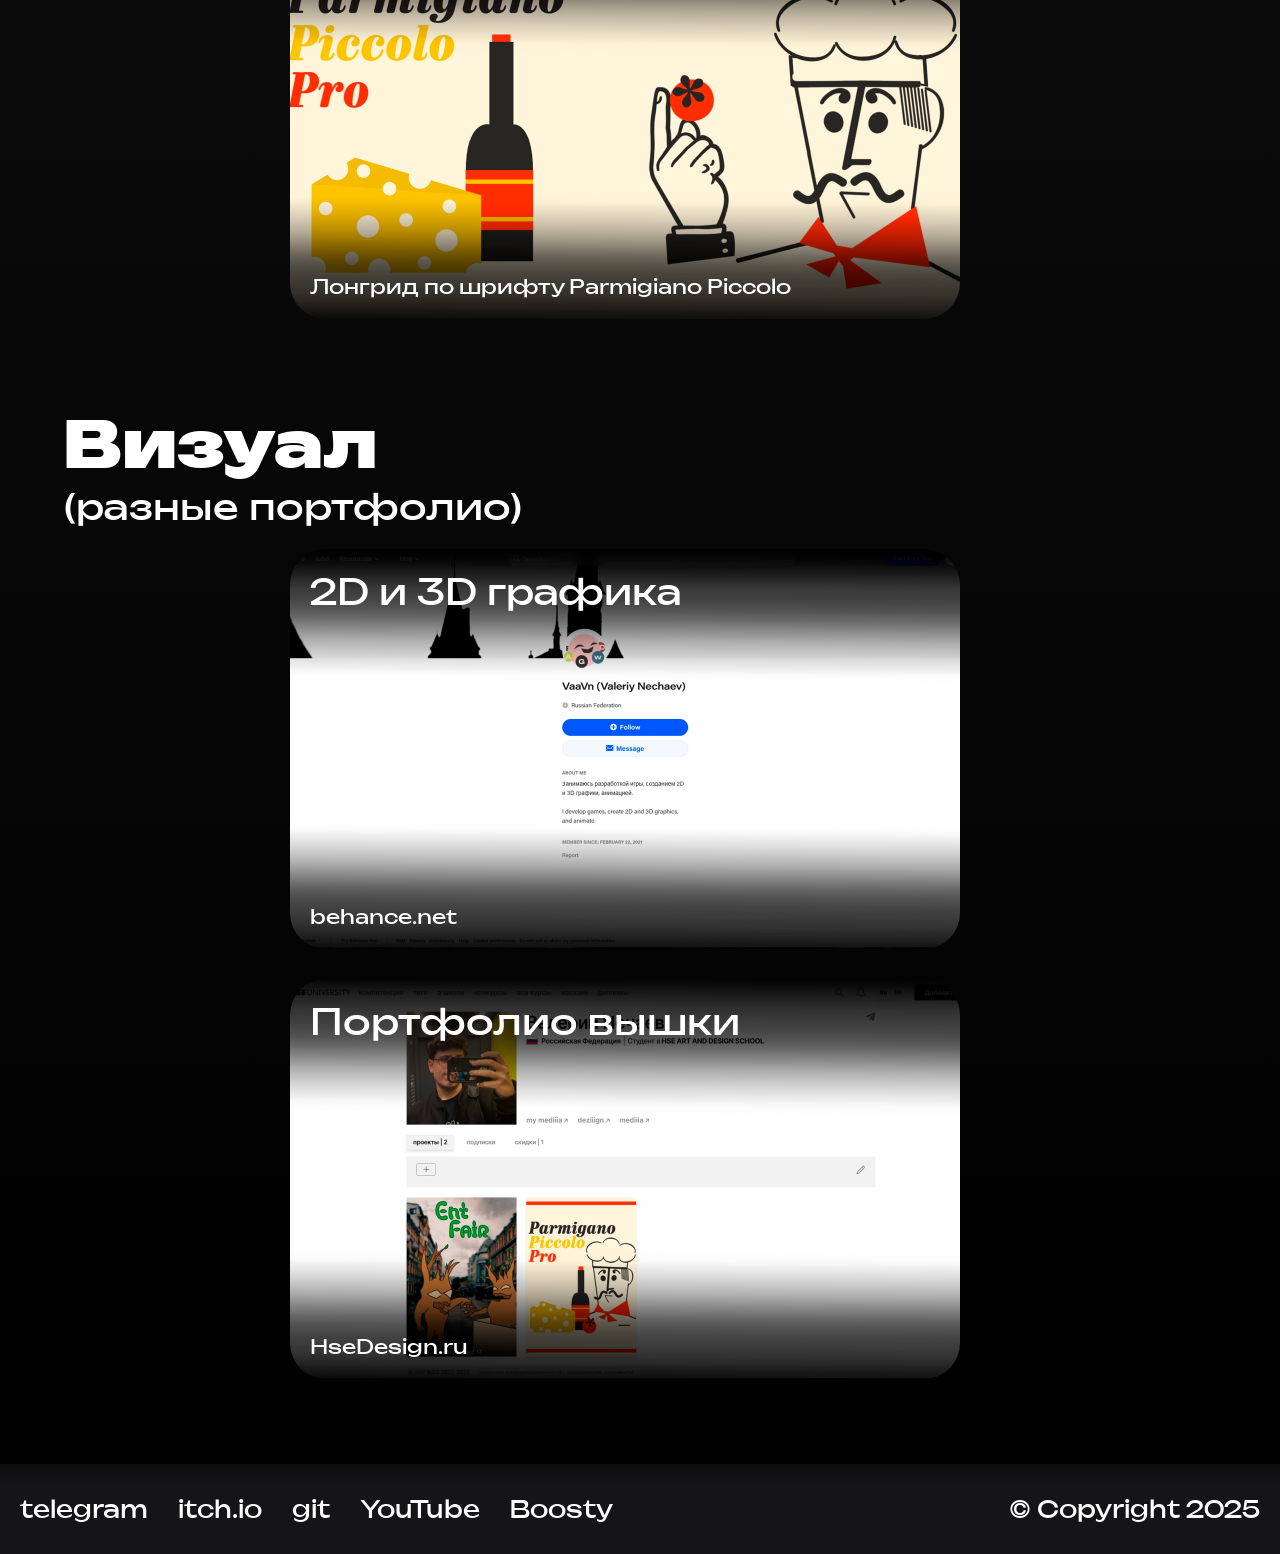
==== commit 8a5272f9: "sizing" ====
--- a/index.html
+++ b/index.html
@@ -9,7 +9,7 @@
   </head>
   <header>
     <img class="logo" src="img\Logo.svg" alt="img\Logo.svg" />
-    <a class="white" href="#">Наверх</a>
+    <a class="white upb" href="#"></a>
   </header>
   <body>
     <section class="label">
@@ -99,14 +99,14 @@
   </body>
   <footer id="footer">
     <div class="social-media">
-      <a href="https://t.me/Nechai_Elners" class="white">telegram</a>
-      <a href="https://elners-games.itch.io/" class="white">itch.io</a>
-      <a href="https://github.com/VaaVN" class="white">git</a>
+      <a href="https://t.me/Nechai_Elners" class="white"><h6>telegram</h6></a>
+      <a href="https://elners-games.itch.io/" class="white"><h6>itch.io</h6></a>
+      <a href="https://github.com/VaaVN" class="white"><h6>git</h6></a>
       <a href="https://www.youtube.com/@elnersgames/featured" class="white"
-        >YouTube</a
+        ><h6>YouTube</h6></a
       >
-      <a href="https://boosty.to/elnersgames" class="white">Boosty</a>
+      <a href="https://boosty.to/elnersgames" class="white"><h6>Boosty</h6></a>
     </div>
-    <p class="white">© Copyright 2025</p>
+    <h6 class="white">© Copyright 2025</h6>
   </footer>
 </html>
--- a/css/style.css
+++ b/css/style.css
@@ -15,6 +15,7 @@
   );
   width: 100%;
   backdrop-filter: blur(15px);
+  z-index: 10;
   box-sizing: border-box;
 }
 body {
@@ -26,7 +27,7 @@
 }
 footer {
   display: flex;
-  padding: 50px 20px;
+  padding: 30px 20px;
   width: 100%;
   align-items: center;
   justify-content: space-between;
@@ -63,6 +64,11 @@
   color: #fff;
   font-size: 20px;
   font-weight: 400;
+}
+h6 {
+  font-size: 24px;
+  font-weight: 400;
+  color: #fff;
 }
 p {
   font-size: 36px;
@@ -179,3 +185,30 @@
   align-items: center;
   gap: 30px;
 }
+.upb::before {
+  content: "Наверх";
+}
+
+@media (max-width: 768px) {
+  header {
+    padding: 0px 30px;
+  }
+  h1 {
+    font-size: 64px;
+  }
+  h4 {
+    font-size: 48px;
+  }
+  h6 {
+    font-size: 16px;
+  }
+  .upb::before {
+    content: "↑";
+  }
+  .tablet {
+    gap: 15px;
+    grid-template-columns: repeat(auto-fit, 500px);
+    grid-auto-rows: 290px;
+    overflow-y: hidden;
+  }
+}
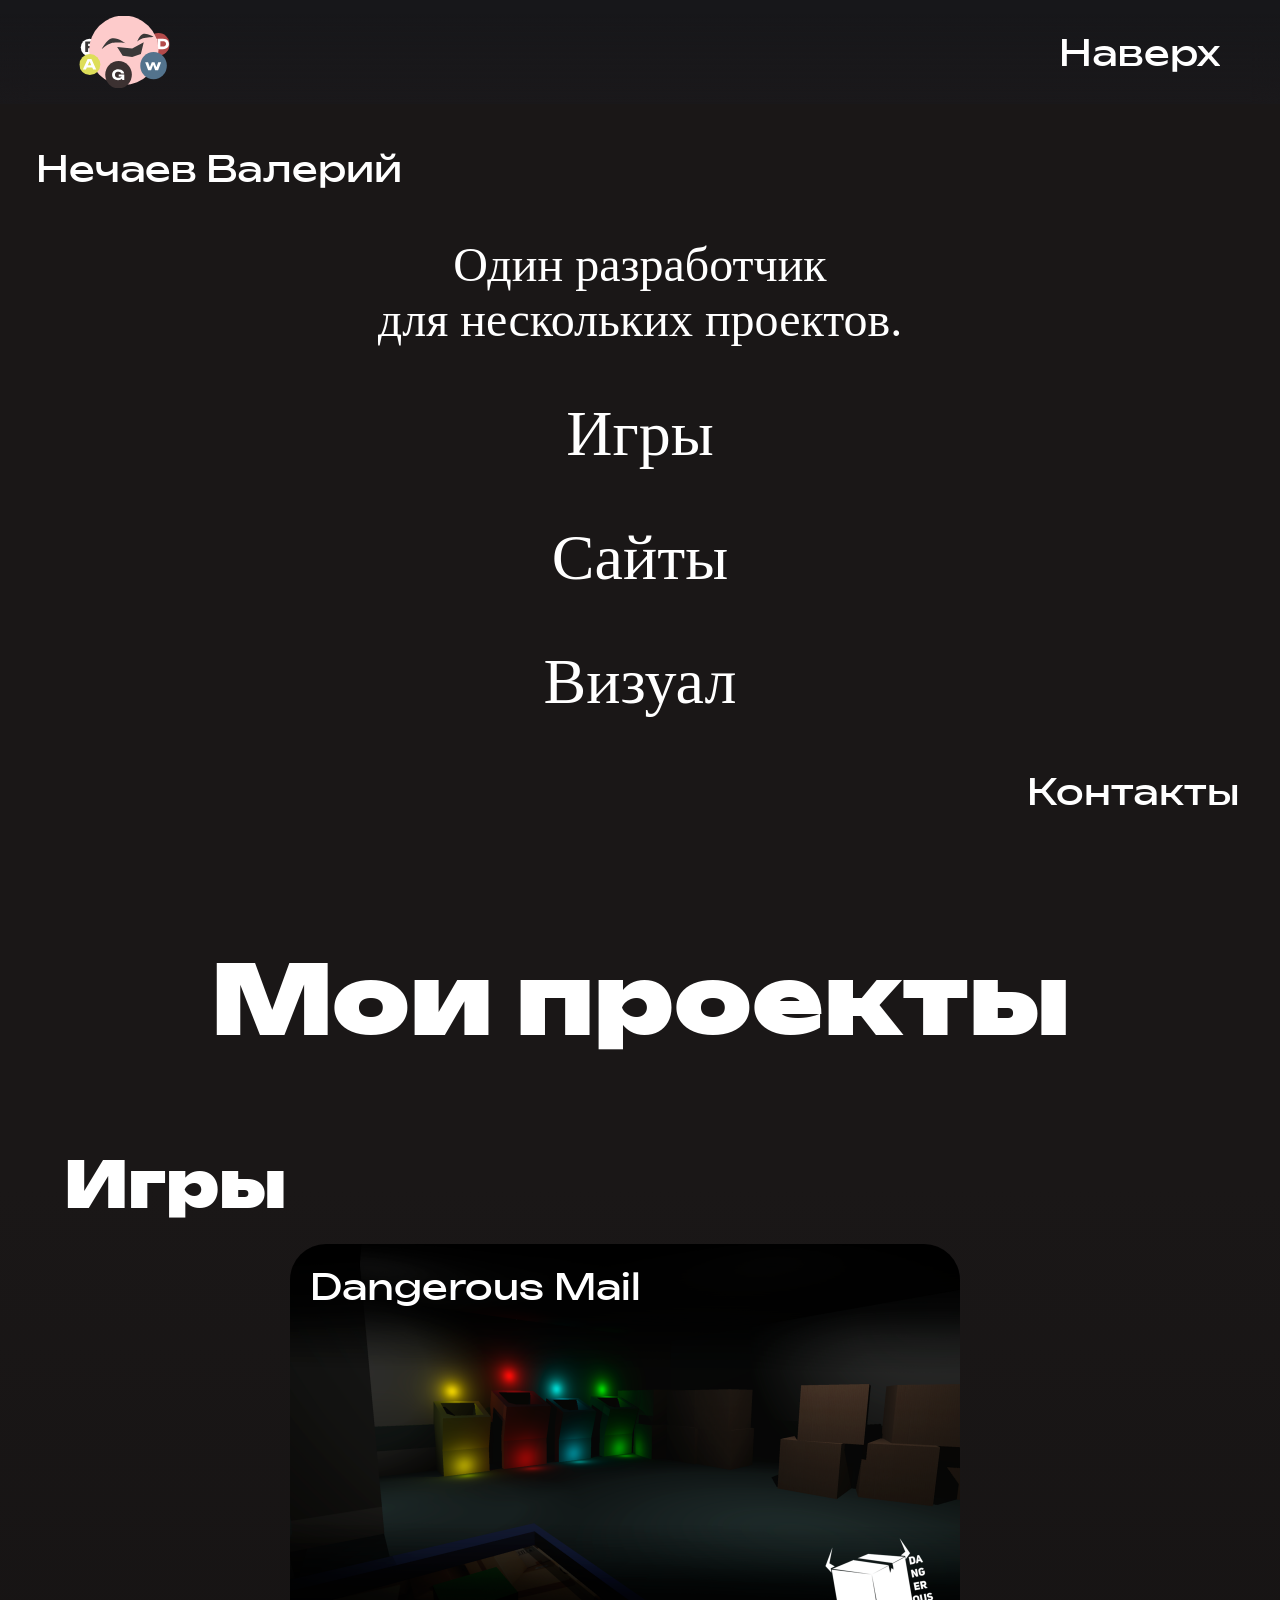
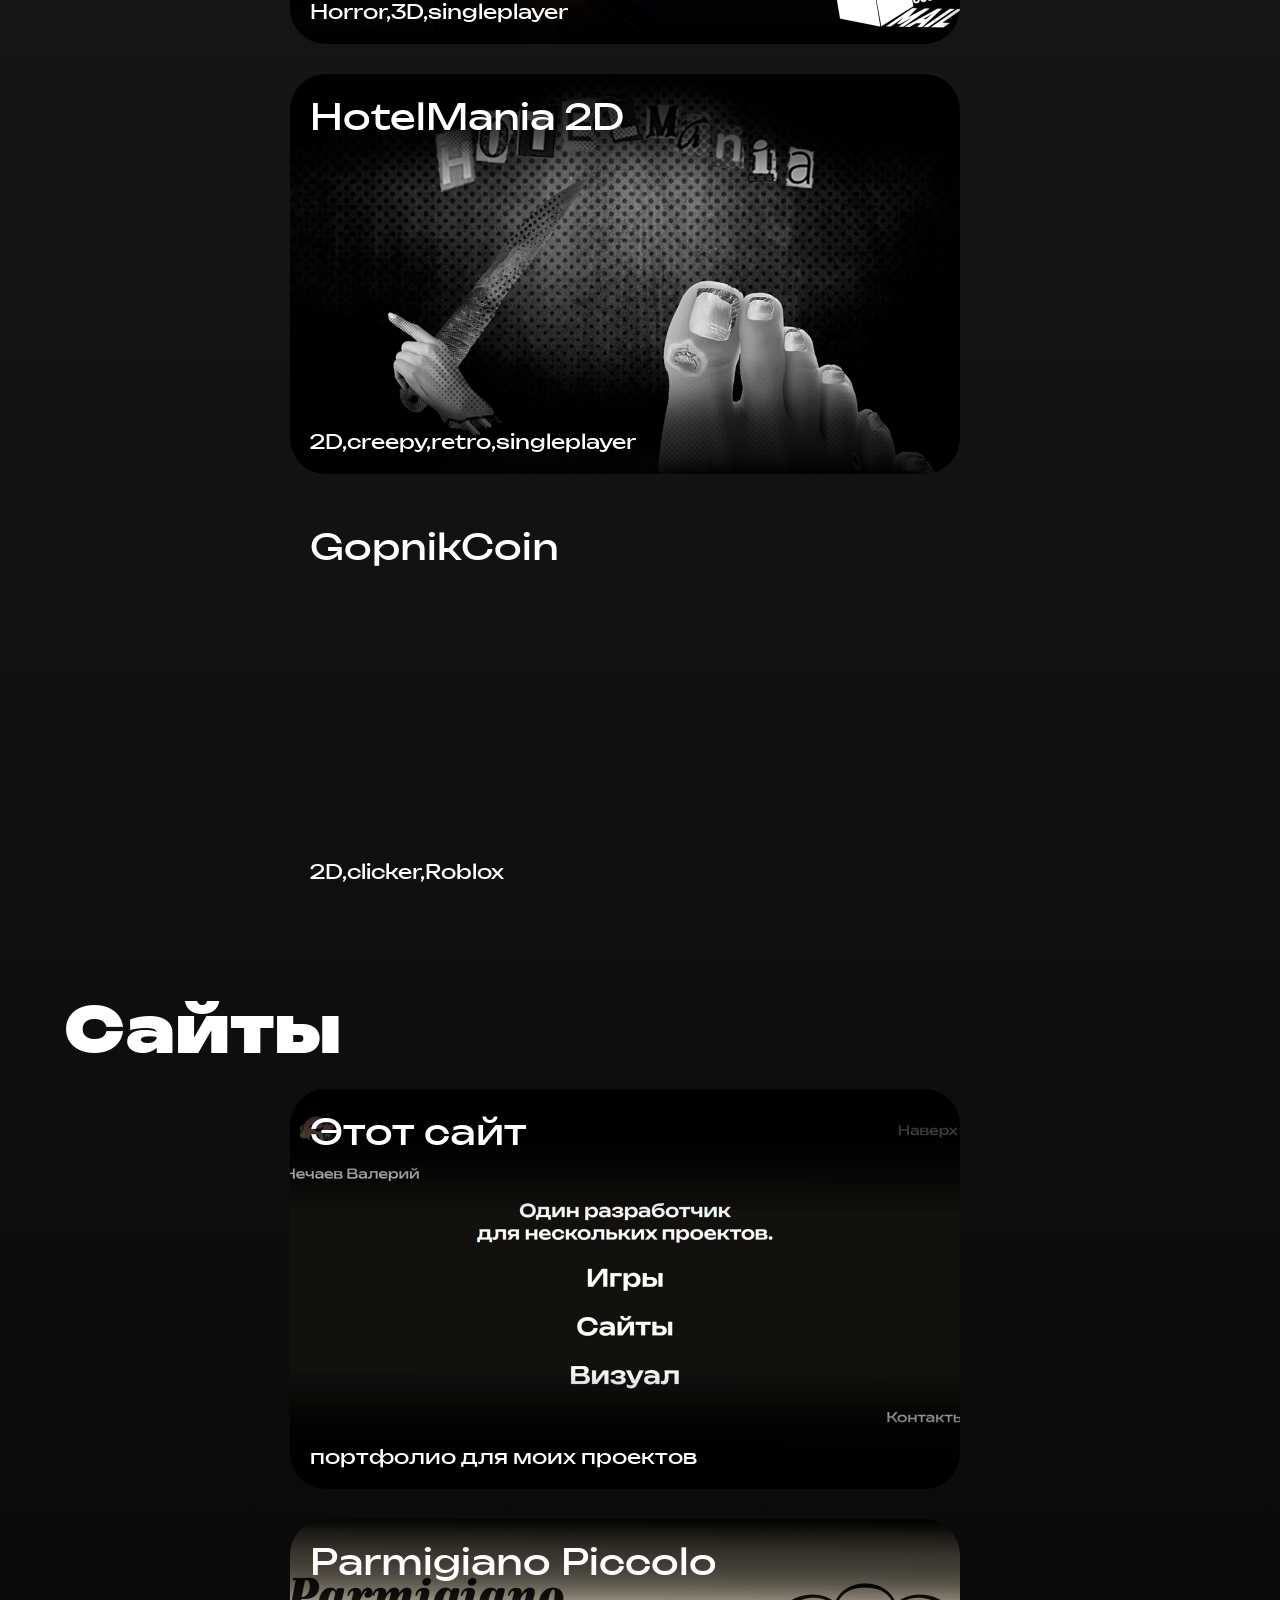
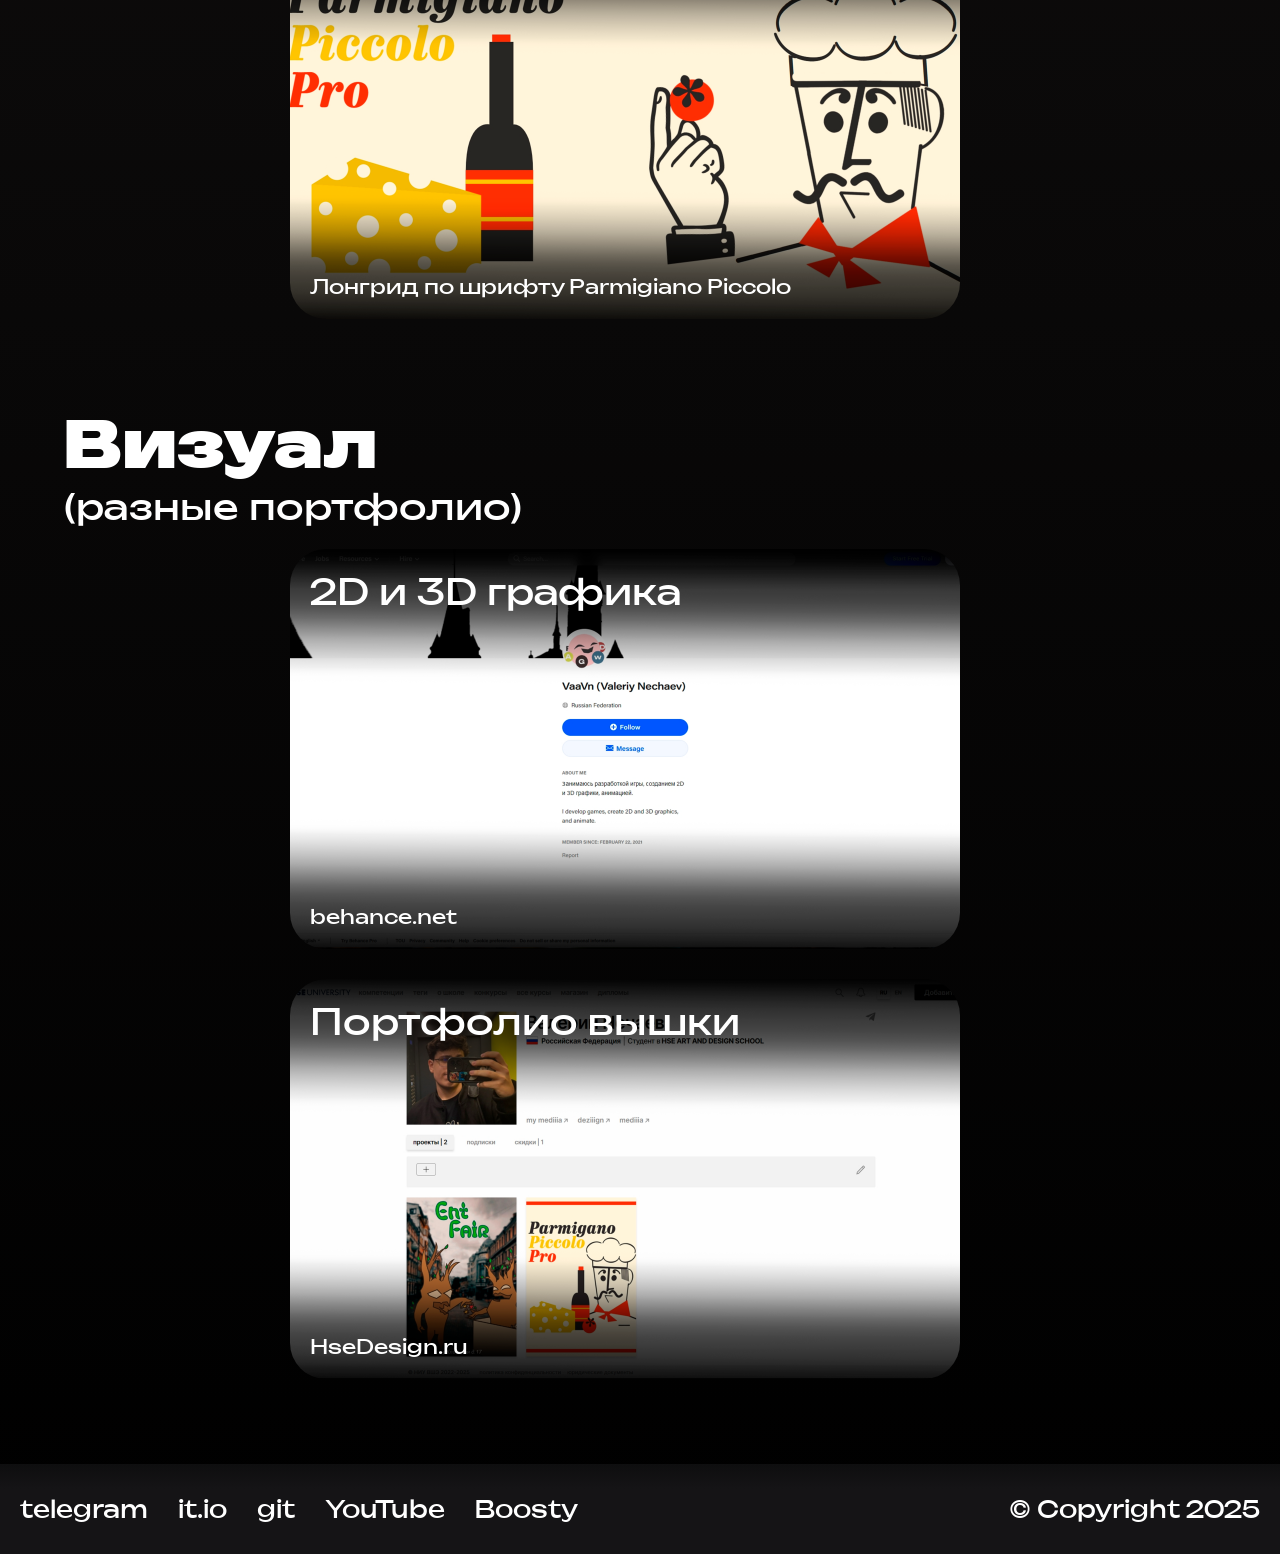
==== commit b0ec8c4a: "refactor size" ====
--- a/index.html
+++ b/index.html
@@ -36,7 +36,11 @@
     <section id="games" class="projects">
       <h4>Игры</h4>
       <div class="tablet">
-        <a href="https://elners-games.itch.io/dangerous-mail" class="tab-element" id="DangMail">
+        <a
+          href="https://elners-games.itch.io/dangerous-mail"
+          class="tab-element"
+          id="DangMail"
+        >
           <p class="black">Dangerous Mail</p>
           <h5 class="black">Horror,3D,singleplayer</h5>
         </a>
@@ -56,7 +60,6 @@
           <p class="black">GopnikCoin</p>
           <h5 class="black">2D,clicker,Roblox</h5>
         </a>
-      </div>
       </div>
     </section>
     <section id="sites" class="projects">
@@ -82,7 +85,11 @@
         <p>(разные портфолио)</p>
       </h4>
       <div class="tablet">
-        <a href="https://www.behance.net/ElnerChai" class="tab-element" id="behance">
+        <a
+          href="https://www.behance.net/ElnerChai"
+          class="tab-element"
+          id="behance"
+        >
           <p class="black">2D и 3D графика</p>
           <h5 class="black">behance.net</h5>
         </a>
@@ -99,14 +106,14 @@
   </body>
   <footer id="footer">
     <div class="social-media">
-      <a href="https://t.me/Nechai_Elners" class="white"><h6>telegram</h6></a>
-      <a href="https://elners-games.itch.io/" class="white"><h6>itch.io</h6></a>
-      <a href="https://github.com/VaaVN" class="white"><h6>git</h6></a>
-      <a href="https://www.youtube.com/@elnersgames/featured" class="white"
-        ><h6>YouTube</h6></a
-      >
-      <a href="https://boosty.to/elnersgames" class="white"><h6>Boosty</h6></a>
+      <a href="https://t.me/Nechai_Elners"><h6 class="white tg"></h6></a>
+      <a href="https://elners-games.itch.io/"><h6>it.io</h6></a>
+      <a href="https://github.com/VaaVN"><h6>git</h6></a>
+      <a href="https://www.youtube.com/@elnersgames/featured"
+        ><h6 class="white yt"></h6
+      ></a>
+      <a href="https://boosty.to/elnersgames"><h6 class="white boost"></h6></a>
     </div>
-    <h6 class="white">© Copyright 2025</h6>
+    <h6 class="white copyr"></h6>
   </footer>
 </html>
--- a/css/style.css
+++ b/css/style.css
@@ -188,8 +188,20 @@
 .upb::before {
   content: "Наверх";
 }
-
-@media (max-width: 768px) {
+.tg::before {
+  content: "telegram";
+}
+.yt::before {
+  content: "YouTube";
+}
+.boost::before {
+  content: "Boosty";
+}
+.copyr::before {
+  content: "© Copyright 2025";
+}
+
+@media (max-width: 820px) {
   header {
     padding: 0px 30px;
   }
@@ -206,9 +218,59 @@
     content: "↑";
   }
   .tablet {
-    gap: 15px;
+    gap: 30px;
     grid-template-columns: repeat(auto-fit, 500px);
     grid-auto-rows: 290px;
     overflow-y: hidden;
   }
 }
+@media (max-width: 450px) {
+  header {
+    padding: 0px 30px;
+  }
+  h1 {
+    font-size: 36px;
+  }
+  h2 {
+    font-size: 32px;
+  }
+  h3 {
+    font-size: 32px;
+  }
+  h4 {
+    font-size: 32px;
+  }
+  h6 {
+    font-size: 16px;
+  }
+  h5 {
+    font-size: 16px;
+  }
+  p {
+    font-size: 24px;
+  }
+  a {
+    font-size: 24px;
+  }
+  .upb::before {
+    content: "↑";
+  }
+  .tg::before {
+    content: "TG";
+  }
+  .yt::before {
+    content: "YT";
+  }
+  .boost::before {
+    content: "B";
+  }
+  .copyr::before {
+    content: "©2025";
+  }
+  .tablet {
+    gap: 30px;
+    grid-template-columns: repeat(auto-fit, 300px);
+    grid-auto-rows: 180px;
+    overflow-y: hidden;
+  }
+}
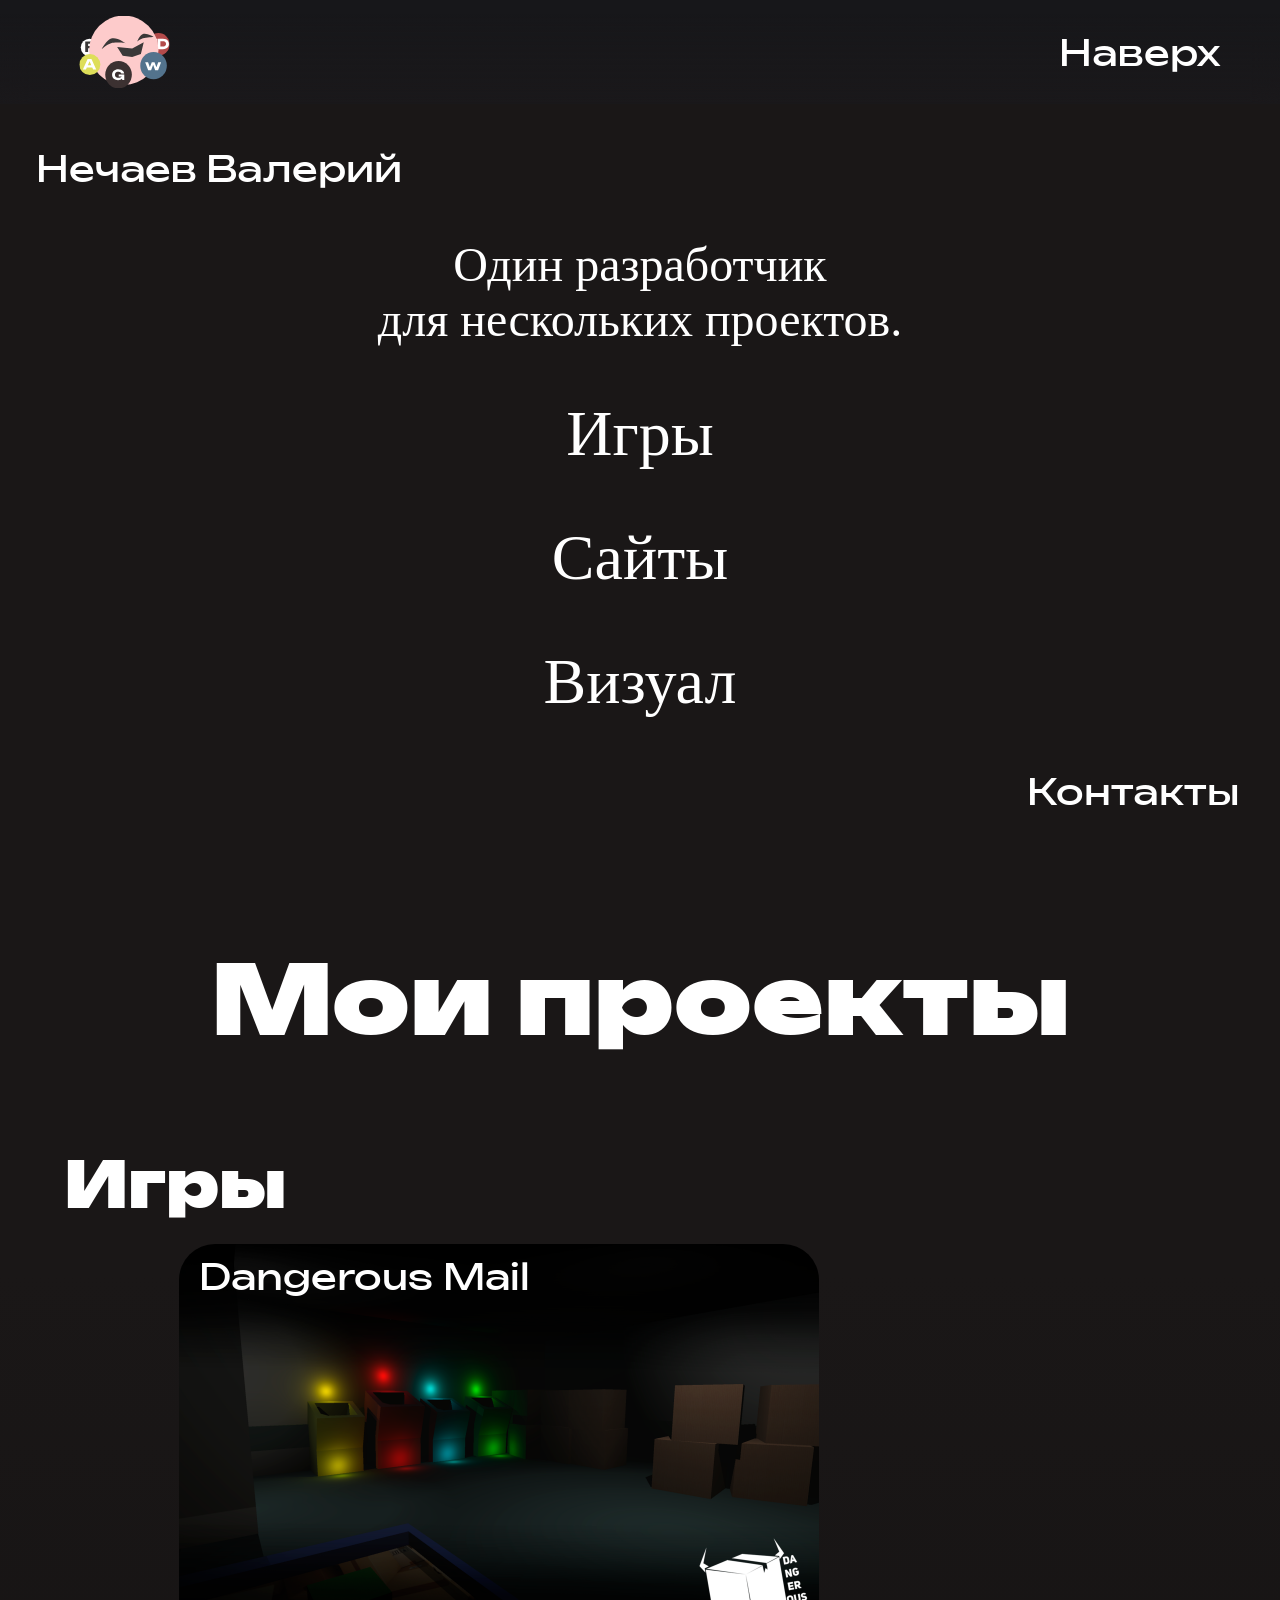
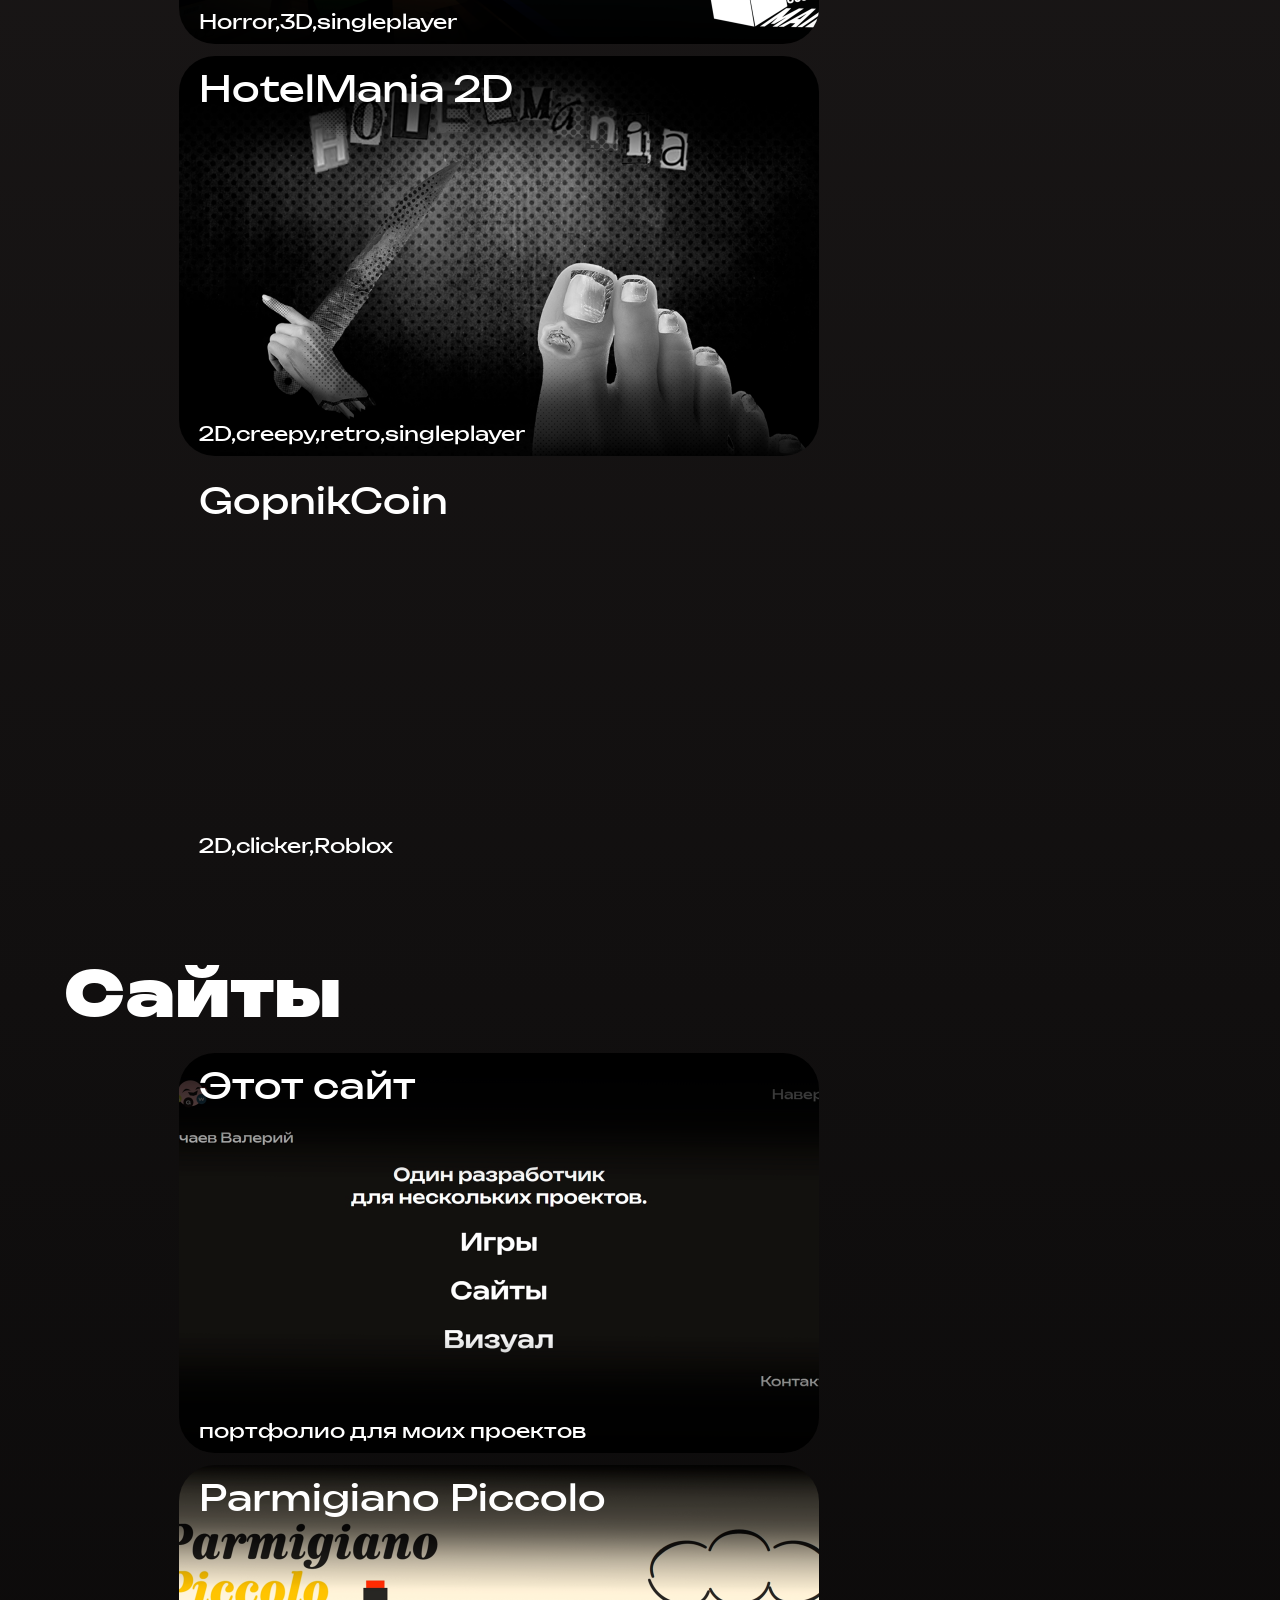
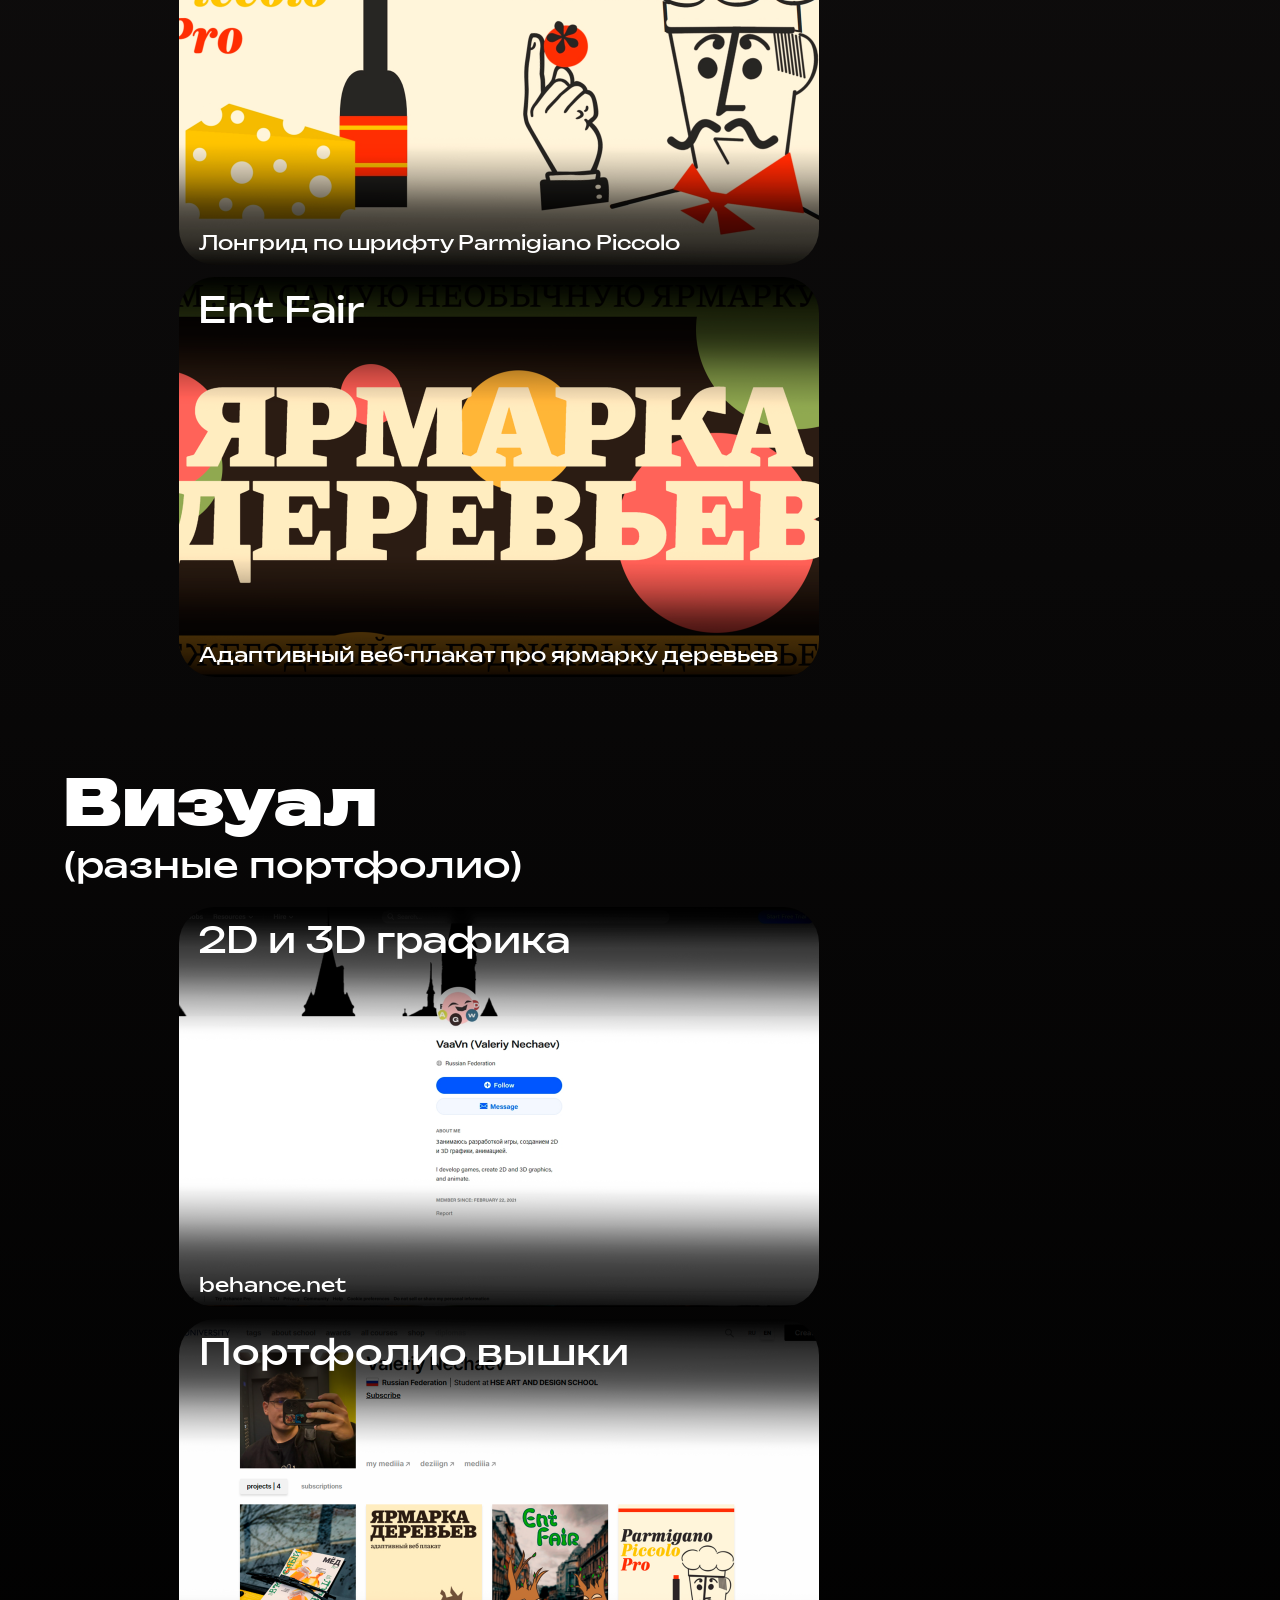
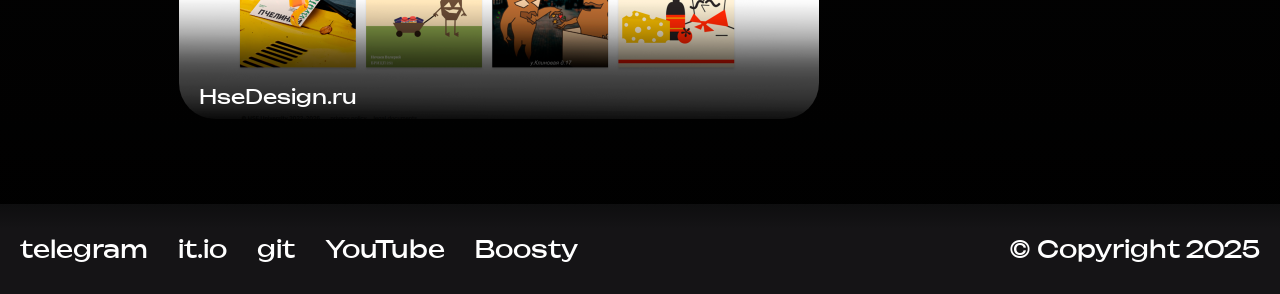
==== commit 429b7db2: "Add new site" ====
--- a/index.html
+++ b/index.html
@@ -23,7 +23,7 @@
           для нескольких проектов.
         </h3>
         <a href="#games"><h2 class="game-button">Игры</h2></a>
-        <a href="#sites"><h2 class="site-button">Сайты</h2></a>
+        <a href="#sites"><h2 class="web-button">Сайты</h2></a>
         <a href="#visual"><h2 class="visual-button">Визуал</h2></a>
       </div>
       <div class="contacts">
@@ -77,6 +77,14 @@
           <p class="black">Parmigiano Piccolo</p>
           <h5 class="black">Лонгрид по шрифту Parmigiano Piccolo</h5>
         </a>
+        <a
+          href="https://vaavn.github.io/EntFair-AdaptivePposter/"
+          class="tab-element"
+          id="entPosterAd"
+        >
+          <p class="black">Ent Fair</p>
+          <h5 class="black">Адаптивный веб-плакат про ярмарку деревьев</h5>
+        </a>
       </div>
     </section>
     <section id="visual" class="projects">
--- a/css/style.css
+++ b/css/style.css
@@ -1,6 +1,10 @@
 @import "fonts.css";
 @import "reset.css";
 @import "elements-ids.css";
+* {
+  box-sizing: border-box;
+  overflow: visible;
+}
 header {
   display: flex;
   flex-direction: row;
@@ -118,15 +122,22 @@
   align-items: center;
   gap: 50px;
 }
+
 .game-button:hover {
   font-weight: 900;
-}
-.site-button:hover {
+  letter-spacing: -7px;
+}
+.web-button:hover {
   font-weight: 200;
 }
 .visual-button:hover {
   font-weight: 400;
   letter-spacing: 14px;
+}
+.visual-button,
+.web-button,
+.game-button {
+  transition: letter-spacing 0.3s ease-in-out;
 }
 .contacts {
   display: flex;
@@ -153,19 +164,19 @@
   gap: 20px;
 }
 .tablet {
-  display: grid;
-  align-items: center;
-  justify-content: center;
-  width: 100%;
-  gap: 30px;
-  grid-template-columns: repeat(auto-fit, 700px);
-  grid-auto-rows: 400px;
+  width: 80%;
+  display: flex;
+  align-items: center;
+  align-content: center;
+  gap: 12px;
+  flex: 1 0 0;
+  flex-wrap: wrap;
 }
 .tab-element {
-  width: 90%;
-  height: 90%;
-  display: flex;
-  padding: 20px;
+  height: 400px;
+  width: 640px;
+  display: flex;
+  padding: 10px 20px;
   flex-direction: column;
   align-items: flex-start;
   justify-content: space-between;
@@ -217,11 +228,9 @@
   .upb::before {
     content: "↑";
   }
-  .tablet {
-    gap: 30px;
-    grid-template-columns: repeat(auto-fit, 500px);
-    grid-auto-rows: 290px;
-    overflow-y: hidden;
+  .tab-element {
+    height: 270px;
+    width: 430px;
   }
 }
 @media (max-width: 450px) {
@@ -244,7 +253,7 @@
     font-size: 16px;
   }
   h5 {
-    font-size: 16px;
+    font-size: 12px;
   }
   p {
     font-size: 24px;
@@ -267,10 +276,11 @@
   .copyr::before {
     content: "©2025";
   }
-  .tablet {
-    gap: 30px;
-    grid-template-columns: repeat(auto-fit, 300px);
-    grid-auto-rows: 180px;
-    overflow-y: hidden;
-  }
-}
+  .tab-element {
+    height: 175px;
+    width: 280px;
+    p {
+      font-size: 16px;
+    }
+  }
+}
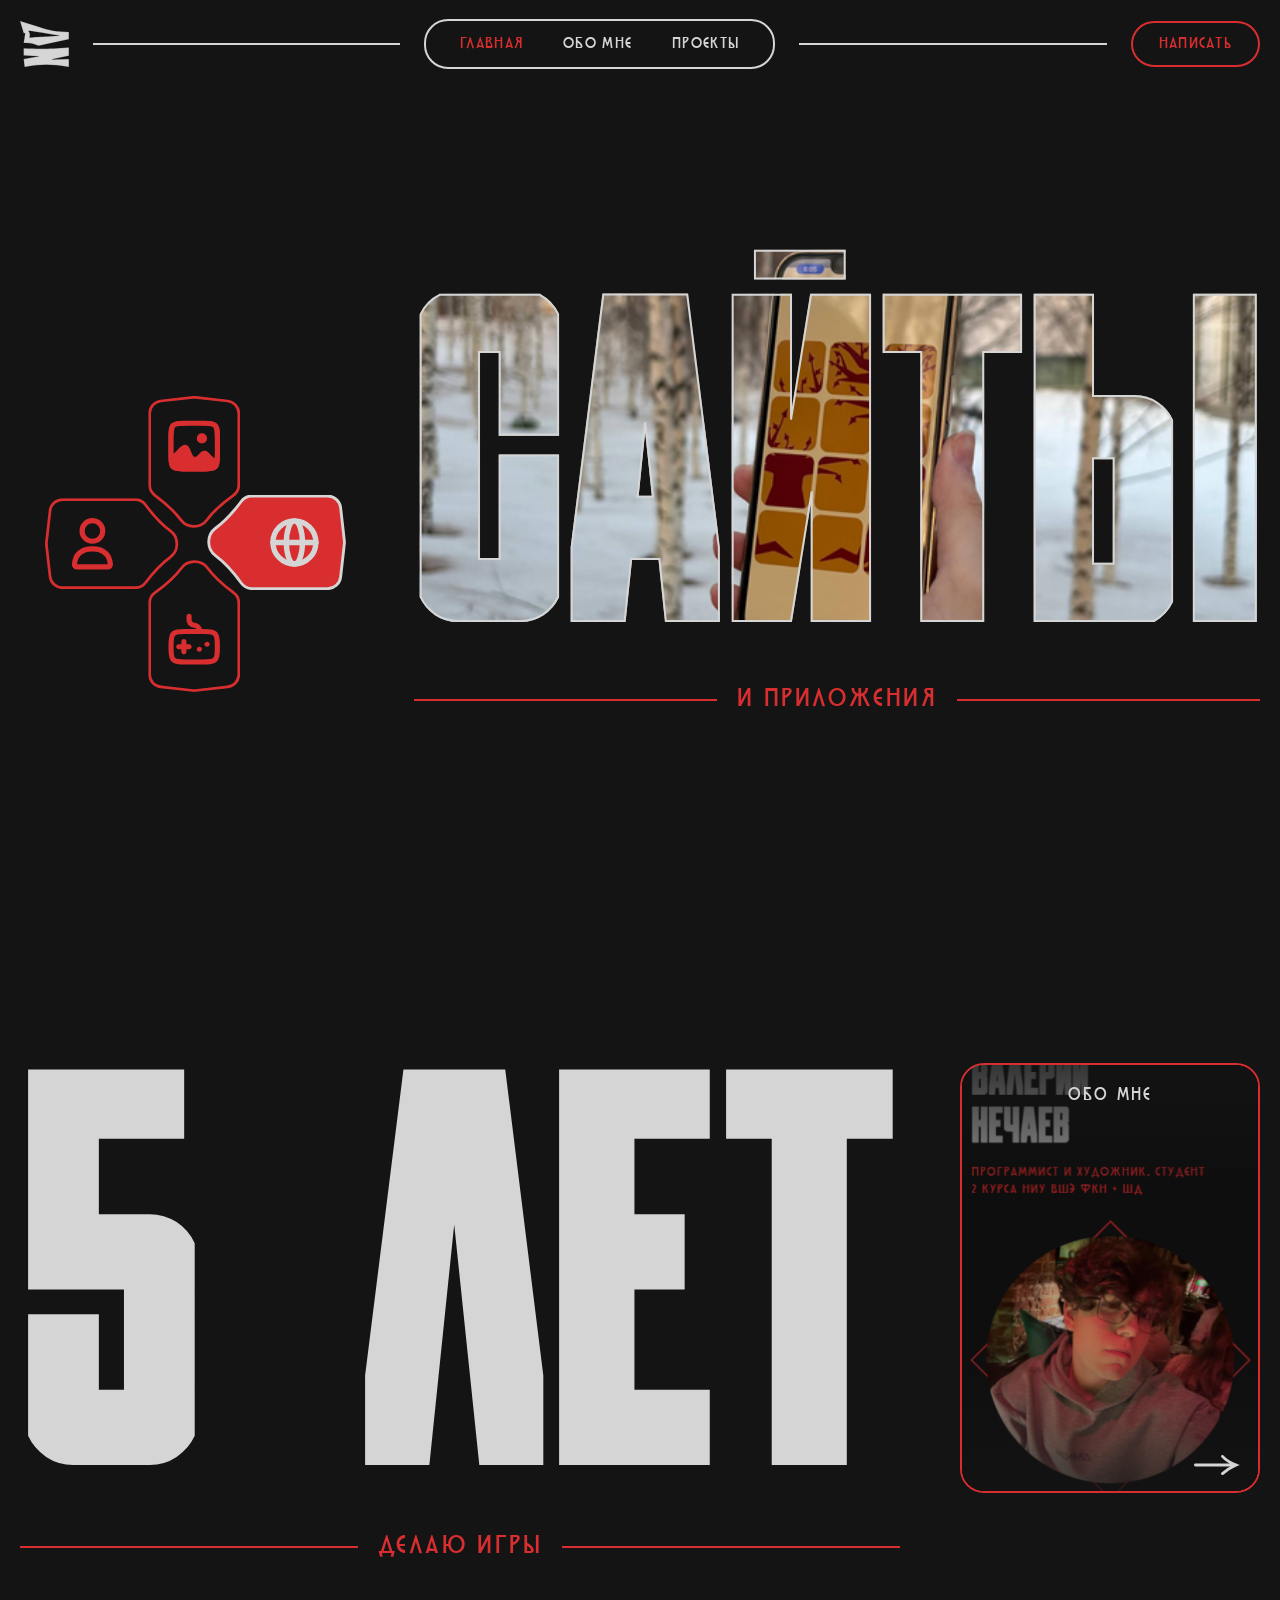
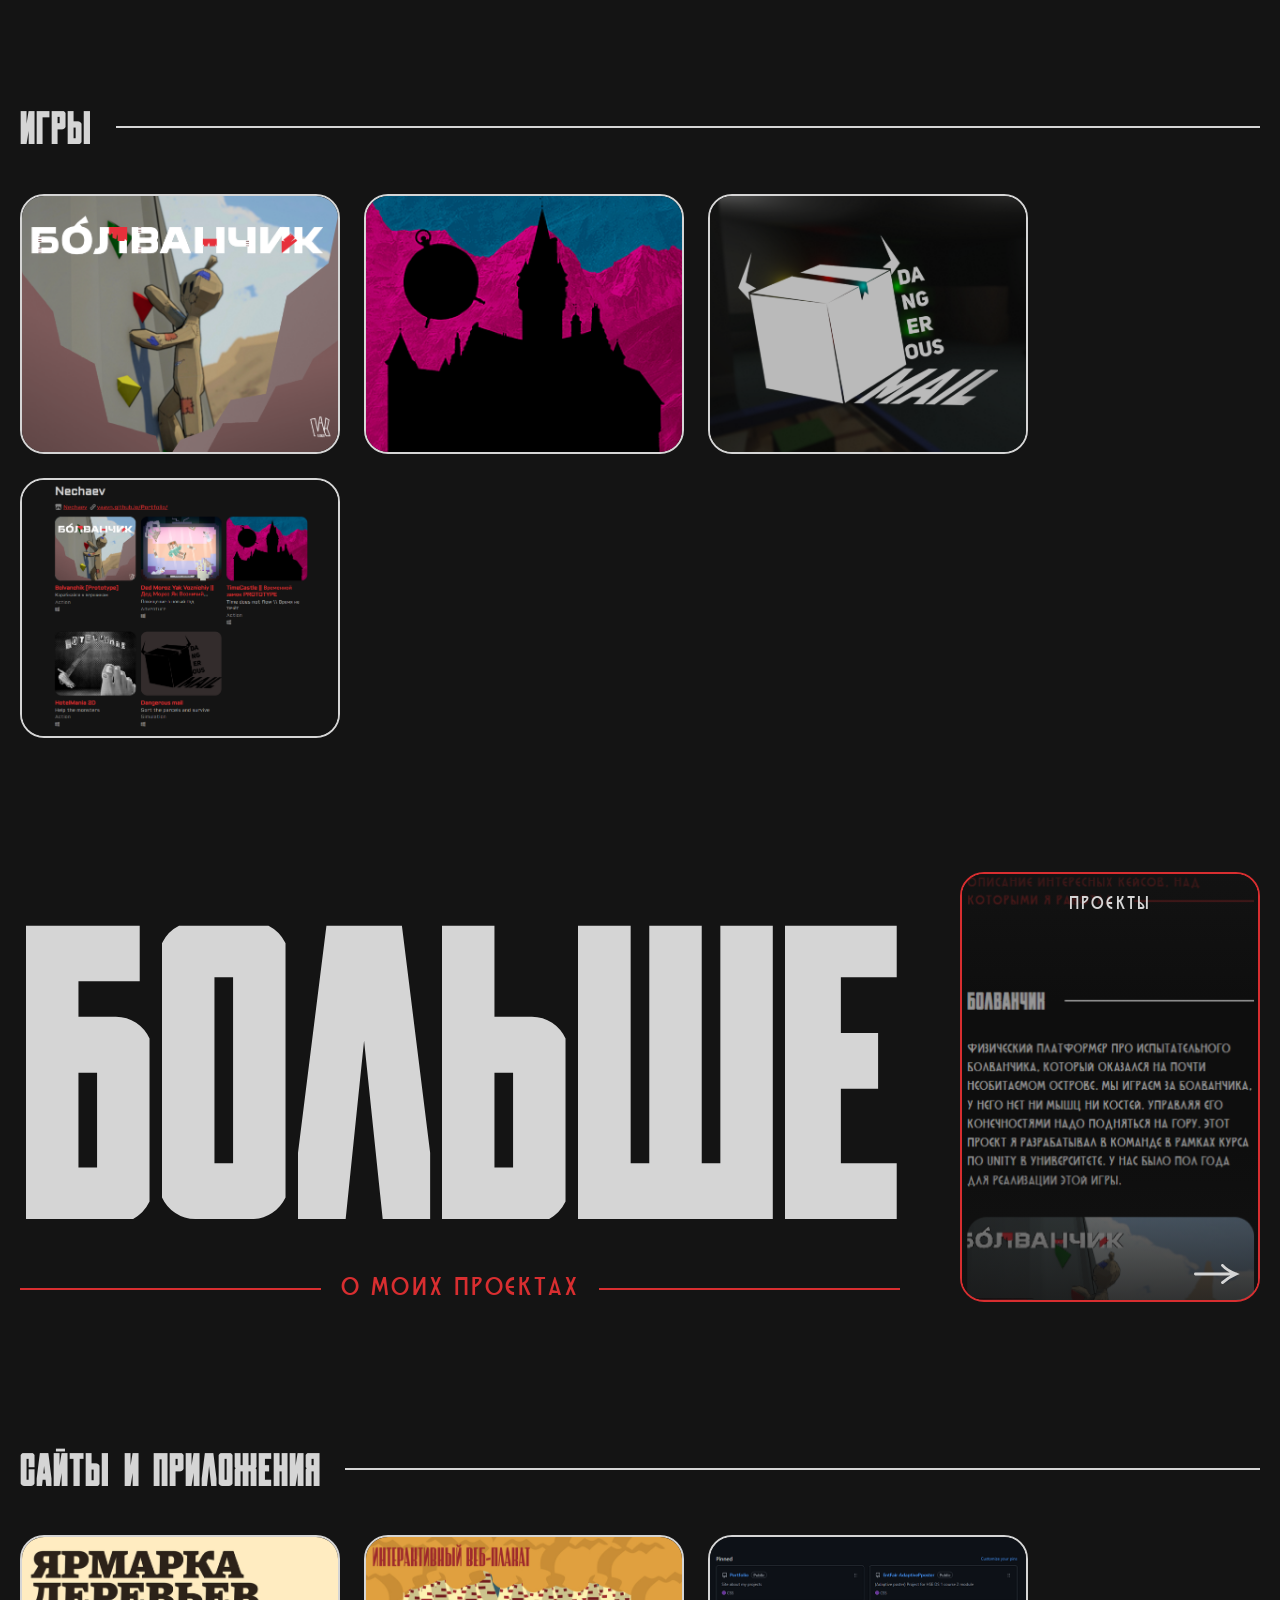
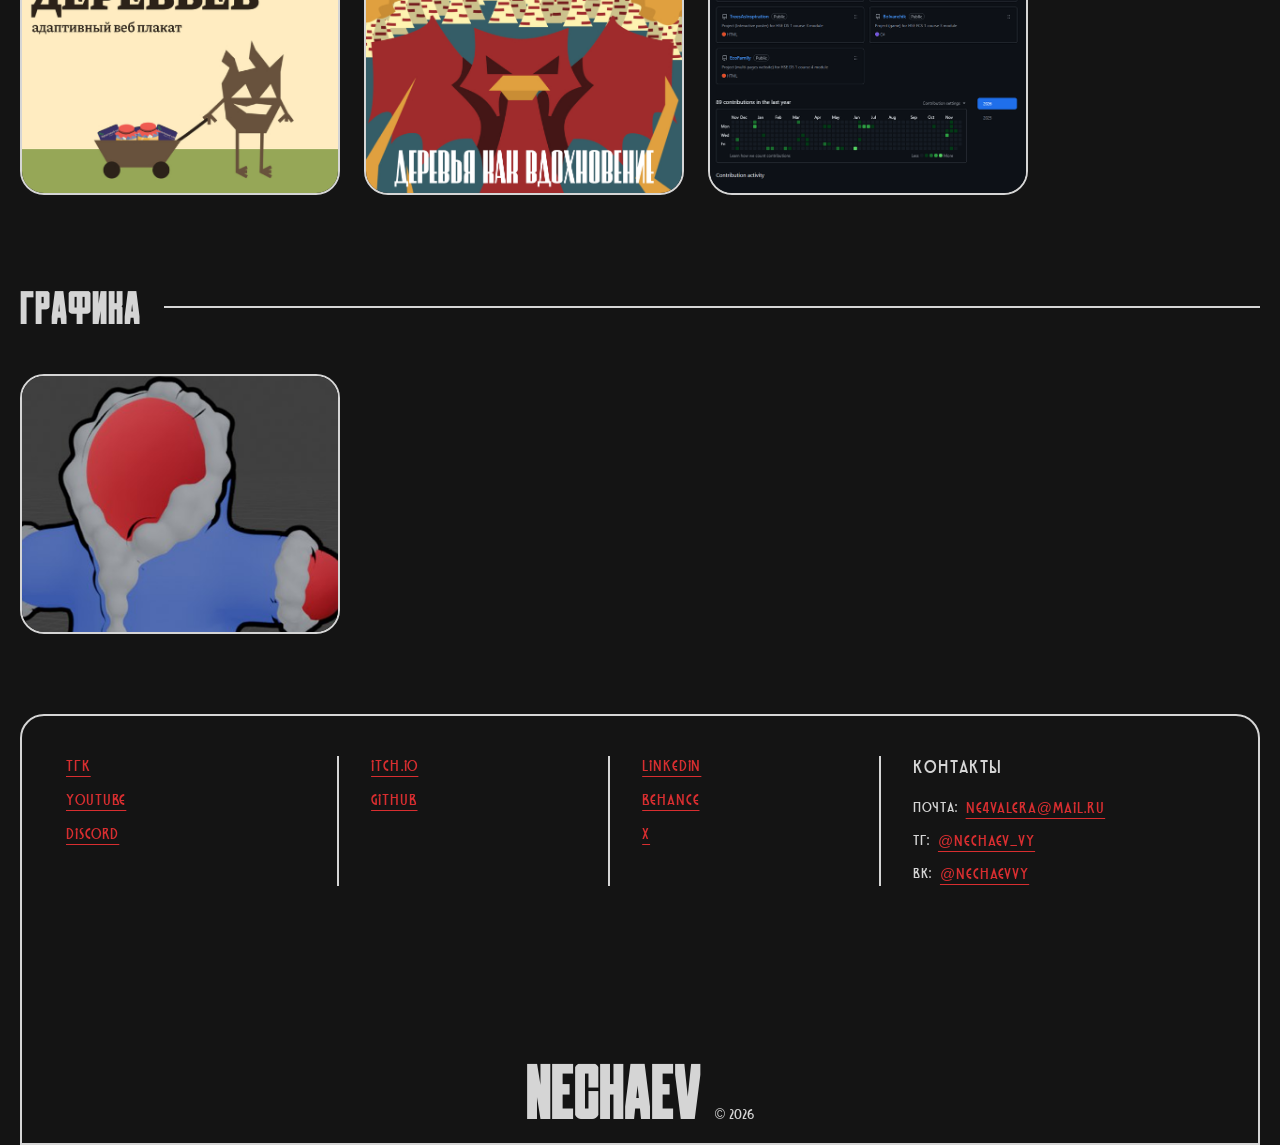
==== commit c0a8d7c3: "Full rewriting of site" ====
--- a/index.html
+++ b/index.html
@@ -1,127 +1,339 @@
-<!DOCTYPE html>
+<!doctype html>
 <html lang="ru">
   <head>
     <meta charset="UTF-8" />
     <meta name="viewport" content="width=device-width, initial-scale=1.0" />
-    <title>Nechaev</title>
-    <link rel="shortcut icon" href="img\Logo.svg" type="image/x-icon" />
+    <title>Нечаев — программист и художник</title>
+    <link rel="icon" href="assets/img/Logo.svg" />
+    <link rel="stylesheet" href="css/reset.css" />
+    <link rel="stylesheet" href="css/fonts.css" />
     <link rel="stylesheet" href="css/style.css" />
+    <script src="js/db.js" defer></script>
+    <script src="js/common.js" defer></script>
+    <script src="js/main.js" defer></script>
   </head>
-  <header>
-    <img class="logo" src="img\Logo.svg" alt="img\Logo.svg" />
-    <a class="white upb" href="#"></a>
-  </header>
   <body>
-    <section class="label">
-      <div class="headerspace"></div>
-      <div class="name">
-        <p class="white">Нечаев Валерий</p>
+    <header class="site-header">
+      <div class="container header-inner">
+        <a class="logo" href="index.html" aria-label="На главную">
+          <img src="assets/img/Logo.svg" alt="Логотип Нечаева" data-fallback />
+        </a>
+        <span class="header-line" aria-hidden="true"></span>
+        <nav class="nav" aria-label="Основная навигация">
+          <a class="nav-link active" href="index.html">Главная</a>
+          <a class="nav-link" href="about.html">Обо мне</a>
+          <a class="nav-link" href="projects.html">Проекты</a>
+        </nav>
+        <span class="header-line" aria-hidden="true"></span>
+        <button class="btn header-write" type="button" data-popup-open>
+          Написать
+        </button>
+        <button
+          class="burger"
+          type="button"
+          aria-label="Меню"
+          aria-expanded="false"
+          aria-controls="mobileMenu"
+        >
+          <span></span><span></span><span></span>
+        </button>
       </div>
-      <div class="functionlist">
-        <h3>
-          Один разработчик <br />
-          для нескольких проектов.
-        </h3>
-        <a href="#games"><h2 class="game-button">Игры</h2></a>
-        <a href="#sites"><h2 class="web-button">Сайты</h2></a>
-        <a href="#visual"><h2 class="visual-button">Визуал</h2></a>
+      <nav class="mobile-menu" id="mobileMenu" aria-label="Мобильная навигация">
+        <a class="nav-link active" href="index.html">Главная</a>
+        <a class="nav-link" href="about.html">Обо мне</a>
+        <a class="nav-link" href="projects.html">Проекты</a>
+        <button class="btn" type="button" data-popup-open>Написать</button>
+      </nav>
+    </header>
+
+    <main>
+      <section class="hero">
+        <div class="container hero-inner">
+          <div class="dpad" role="group" aria-label="Категории работ">
+            <button
+              class="dpad-btn"
+              type="button"
+              data-state="graphic"
+              aria-label="Графика"
+              aria-pressed="false"
+            >
+              <img src="assets/img/GraphicDpad.svg" alt="" data-fallback />
+            </button>
+            <button
+              class="dpad-btn"
+              type="button"
+              data-state="games"
+              aria-label="Игры"
+              aria-pressed="false"
+            >
+              <img src="assets/img/GamesDpad.svg" alt="" data-fallback />
+            </button>
+            <button
+              class="dpad-btn active"
+              type="button"
+              data-state="web"
+              aria-label="Сайты и приложения"
+              aria-pressed="true"
+            >
+              <img src="assets/img/WebDpad.svg" alt="" data-fallback />
+            </button>
+            <button
+              class="dpad-btn"
+              type="button"
+              data-state="nechaev"
+              aria-label="Нечаев"
+              aria-pressed="false"
+            >
+              <img src="assets/img/NechaevDpad.svg" alt="" data-fallback />
+            </button>
+          </div>
+          <div class="hero-content">
+            <h1 class="hero-title" id="heroTitle">Сайты</h1>
+            <p class="caption" id="heroCaption">И приложения</p>
+          </div>
+        </div>
+      </section>
+
+      <section class="teaser">
+        <div class="container teaser-inner">
+          <div class="teaser-text">
+            <h2 class="teaser-title">5 лет</h2>
+            <p class="caption">Делаю игры</p>
+          </div>
+          <a class="teaser-card" href="about.html">
+            <img
+              class="teaser-img"
+              src="assets/img/AboutPreview.png"
+              alt="Превью страницы «Обо мне»"
+              data-fallback
+            />
+            <span class="teaser-label">Обо мне</span>
+            <img
+              class="teaser-arrow"
+              src="assets/img/Arrow.svg"
+              alt=""
+              data-fallback
+            />
+          </a>
+        </div>
+      </section>
+
+      <section class="section">
+        <div class="container">
+          <h2 class="section-title">Игры</h2>
+          <div class="cards-grid" id="gamesCards"></div>
+        </div>
+      </section>
+
+      <section class="teaser">
+        <div class="container teaser-inner">
+          <div class="teaser-text">
+            <h2 class="teaser-title">Больше</h2>
+            <p class="caption">О моих проектах</p>
+          </div>
+          <a class="teaser-card" href="projects.html">
+            <img
+              class="teaser-img"
+              src="assets/img/ProjectsPreview.png"
+              alt="Превью страницы «Проекты»"
+              data-fallback
+            />
+            <span class="teaser-label">Проекты</span>
+            <img
+              class="teaser-arrow"
+              src="assets/img/Arrow.svg"
+              alt=""
+              data-fallback
+            />
+          </a>
+        </div>
+      </section>
+
+      <section class="section">
+        <div class="container">
+          <h2 class="section-title">Сайты и приложения</h2>
+          <div class="cards-grid" id="productsCards"></div>
+        </div>
+      </section>
+
+      <section class="section">
+        <div class="container">
+          <h2 class="section-title">Графика</h2>
+          <div class="cards-grid" id="graphicCards"></div>
+        </div>
+      </section>
+    </main>
+
+    <footer class="site-footer">
+      <div class="container">
+        <div class="footer-box">
+          <div class="footer-cols">
+            <ul class="footer-col">
+              <li>
+                <a
+                  class="ext-link"
+                  href="https://t.me/NechaevTGC"
+                  target="_blank"
+                  rel="noopener"
+                  >ТГК</a
+                >
+              </li>
+              <li>
+                <a
+                  class="ext-link"
+                  href="https://www.youtube.com/@NechaevYT"
+                  target="_blank"
+                  rel="noopener"
+                  >YouTube</a
+                >
+              </li>
+              <li>
+                <a
+                  class="ext-link"
+                  href="https://discord.gg/JDVb3kCCXa"
+                  target="_blank"
+                  rel="noopener"
+                  >Discord</a
+                >
+              </li>
+            </ul>
+            <ul class="footer-col">
+              <li>
+                <a
+                  class="ext-link"
+                  href="https://nechaevv.itch.io/"
+                  target="_blank"
+                  rel="noopener"
+                  >Itch.io</a
+                >
+              </li>
+              <li>
+                <a
+                  class="ext-link"
+                  href="https://github.com/VaaVN"
+                  target="_blank"
+                  rel="noopener"
+                  >GitHub</a
+                >
+              </li>
+            </ul>
+            <ul class="footer-col">
+              <li>
+                <a
+                  class="ext-link"
+                  href="https://www.linkedin.com/in/valerii-nechaev-3b5686452/"
+                  target="_blank"
+                  rel="noopener"
+                  >LinkedIn</a
+                >
+              </li>
+              <li>
+                <a
+                  class="ext-link"
+                  href="https://www.behance.net/NechaevVY"
+                  target="_blank"
+                  rel="noopener"
+                  >Behance</a
+                >
+              </li>
+
+              <li>
+                <a
+                  class="ext-link"
+                  href="https://x.com/NechaevVY"
+                  target="_blank"
+                  rel="noopener"
+                  >X</a
+                >
+              </li>
+            </ul>
+            <div class="footer-col footer-contacts">
+              <h3 class="footer-heading">Контакты</h3>
+              <p>
+                <span>Почта:</span>
+                <a
+                  class="ext-link"
+                  href="mailto:ne4valera@mail.ru"
+                  target="_blank"
+                  rel="noopener"
+                  >ne4valera@mail.ru</a
+                >
+              </p>
+              <p>
+                <span>ТГ:</span>
+                <a
+                  class="ext-link"
+                  href="https://t.me/Nechaev_VY"
+                  target="_blank"
+                  rel="noopener"
+                  >@nechaev_vy</a
+                >
+              </p>
+              <p>
+                <span>ВК:</span>
+                <a
+                  class="ext-link"
+                  href="https://vk.ru/nechaevvy"
+                  target="_blank"
+                  rel="noopener"
+                  >@nechaevvy</a
+                >
+              </p>
+            </div>
+          </div>
+          <div class="footer-bottom">
+            <span class="footer-logo">Nechaev</span>
+            <span class="footer-copy">© 2026</span>
+          </div>
+        </div>
       </div>
-      <div class="contacts">
-        <a class="white" href="#footer">Контакты</a>
+    </footer>
+
+    <div class="popup" data-popup aria-hidden="true">
+      <div class="popup-scrim" data-popup-close></div>
+      <div
+        class="popup-panel"
+        role="dialog"
+        aria-modal="true"
+        aria-labelledby="popupTitle"
+      >
+        <h2 class="popup-title" id="popupTitle">Контакты</h2>
+        <ul class="popup-contacts">
+          <li>
+            <span>Почта:</span>
+            <a
+              class="ext-link"
+              href="mailto:ne4valera@mail.ru"
+              target="_blank"
+              rel="noopener"
+              >ne4valera@mail.ru</a
+            >
+          </li>
+          <li>
+            <span>ТГ:</span>
+            <a
+              class="ext-link"
+              href="https://t.me/Nechaev_VY"
+              target="_blank"
+              rel="noopener"
+              >@nechaev_vy</a
+            >
+          </li>
+          <li>
+            <span>ВК:</span>
+            <a
+              class="ext-link"
+              href="https://vk.ru/nechaevvy"
+              target="_blank"
+              rel="noopener"
+              >id793693957</a
+            >
+          </li>
+        </ul>
+        <button class="btn popup-close" type="button" data-popup-close>
+          Закрыть
+        </button>
       </div>
-    </section>
-    <section class="buffer">
-      <h1>Мои проекты</h1>
-    </section>
-    <section id="games" class="projects">
-      <h4>Игры</h4>
-      <div class="tablet">
-        <a
-          href="https://elners-games.itch.io/dangerous-mail"
-          class="tab-element"
-          id="DangMail"
-        >
-          <p class="black">Dangerous Mail</p>
-          <h5 class="black">Horror,3D,singleplayer</h5>
-        </a>
-        <a
-          href="https://elners-games.itch.io/hotelmania2d"
-          class="tab-element"
-          id="HM2D"
-        >
-          <p class="black">HotelMania 2D</p>
-          <h5 class="black">2D,creepy,retro,singleplayer</h5>
-        </a>
-        <a
-          href="https://www.roblox.com/games/18145147927/GopnikCoin"
-          class="tab-element"
-          id="GCoin"
-        >
-          <p class="black">GopnikCoin</p>
-          <h5 class="black">2D,clicker,Roblox</h5>
-        </a>
-      </div>
-    </section>
-    <section id="sites" class="projects">
-      <h4>Сайты</h4>
-      <div class="tablet">
-        <a href="" class="tab-element" id="portfoliosite">
-          <p class="black">Этот сайт</p>
-          <h5 class="black">портфолио для моих проектов</h5>
-        </a>
-        <a
-          href="https://vaavn.github.io/ParmiganoPiccoloProNechaev/"
-          class="tab-element"
-          id="parmigianopiccolo"
-        >
-          <p class="black">Parmigiano Piccolo</p>
-          <h5 class="black">Лонгрид по шрифту Parmigiano Piccolo</h5>
-        </a>
-        <a
-          href="https://vaavn.github.io/EntFair-AdaptivePposter/"
-          class="tab-element"
-          id="entPosterAd"
-        >
-          <p class="black">Ent Fair</p>
-          <h5 class="black">Адаптивный веб-плакат про ярмарку деревьев</h5>
-        </a>
-      </div>
-    </section>
-    <section id="visual" class="projects">
-      <h4>
-        Визуал
-        <p>(разные портфолио)</p>
-      </h4>
-      <div class="tablet">
-        <a
-          href="https://www.behance.net/ElnerChai"
-          class="tab-element"
-          id="behance"
-        >
-          <p class="black">2D и 3D графика</p>
-          <h5 class="black">behance.net</h5>
-        </a>
-        <a
-          href="https://hsedesign.ru/designer/valeriy-nechaev-e59cea8229d146afbba67d43d4a850be"
-          class="tab-element"
-          id="HSEportfolio"
-        >
-          <p class="black">Портфолио вышки</p>
-          <h5 class="black">HseDesign.ru</h5>
-        </a>
-      </div>
-    </section>
+    </div>
   </body>
-  <footer id="footer">
-    <div class="social-media">
-      <a href="https://t.me/Nechai_Elners"><h6 class="white tg"></h6></a>
-      <a href="https://elners-games.itch.io/"><h6>it.io</h6></a>
-      <a href="https://github.com/VaaVN"><h6>git</h6></a>
-      <a href="https://www.youtube.com/@elnersgames/featured"
-        ><h6 class="white yt"></h6
-      ></a>
-      <a href="https://boosty.to/elnersgames"><h6 class="white boost"></h6></a>
-    </div>
-    <h6 class="white copyr"></h6>
-  </footer>
 </html>
--- a/css/fonts.css
+++ b/css/fonts.css
@@ -0,0 +1,15 @@
+@font-face {
+  font-family: 'Obrazec';
+  src: url('../assets/fonts/Obrazec-2.ttf') format('truetype');
+  font-weight: 400;
+  font-style: normal;
+  font-display: swap;
+}
+
+@font-face {
+  font-family: 'SCHÖN';
+  src: url('../assets/fonts/SCHÖN FONT.ttf') format('truetype');
+  font-weight: 400;
+  font-style: normal;
+  font-display: swap;
+}
--- a/css/style.css
+++ b/css/style.css
@@ -1,286 +1,1000 @@
-@import "fonts.css";
-@import "reset.css";
-@import "elements-ids.css";
-* {
-  box-sizing: border-box;
-  overflow: visible;
-}
-header {
-  display: flex;
-  flex-direction: row;
-  justify-content: space-between;
+:root {
+  --black: #141414;
+  --white: #d5d5d5;
+  --red: #d82e30;
+  --font-display: "Obrazec", "Arial Narrow", sans-serif;
+  --font-text: "SCHÖN", "Arial Narrow", sans-serif;
+  --header-h: 88px;
+  --container: 1400px;
+  --radius: 24px;
+}
+
+body {
+  background: var(--black);
+  color: var(--white);
+  font-family: var(--font-text);
+  padding-top: var(--header-h);
+  overflow-x: clip;
+}
+
+body.no-scroll {
+  overflow: hidden;
+}
+
+.container {
+  max-width: var(--container);
+  margin: 0 auto;
+  padding: 0 20px;
+}
+
+:focus-visible {
+  outline: 2px solid var(--red);
+  outline-offset: 3px;
+}
+
+.is-broken {
+  display: none;
+}
+
+.btn {
+  display: inline-block;
+  padding: 10px 26px;
+  border: 2px solid var(--red);
+  border-radius: var(--radius);
+  background: transparent;
+  color: var(--red);
+  font-family: var(--font-text);
+  font-size: 16px;
+  letter-spacing: 0.08em;
+  text-transform: uppercase;
+  transition:
+    background 0.2s,
+    color 0.2s;
+}
+
+.btn:hover {
+  background: var(--red);
+  color: var(--black);
+}
+
+.ext-link {
+  color: var(--red);
+  text-decoration: underline;
+  text-underline-offset: 5px;
+}
+
+.ext-link:hover {
+  color: var(--white);
+}
+
+.section-title {
+  display: flex;
+  align-items: center;
+  gap: 24px;
+  font-family: var(--font-display);
+  font-size: clamp(30px, 4vw, 46px);
+  letter-spacing: 0.02em;
+  text-transform: uppercase;
+}
+
+.section-title::after {
+  content: "";
+  flex: 1;
+  height: 2px;
+  background: var(--white);
+}
+
+.caption {
+  display: flex;
+  align-items: center;
+  gap: 20px;
+  color: var(--red);
+  font-size: clamp(16px, 2vw, 26px);
+  letter-spacing: 0.1em;
+  text-transform: uppercase;
+}
+
+.caption::before,
+.caption::after {
+  content: "";
+  flex: 1;
+  height: 2px;
+  background: var(--red);
+}
+
+.caption--left {
+  display: block;
+  overflow: hidden;
+}
+
+.caption--left::before {
+  display: none;
+}
+
+.caption--left::after {
+  display: inline-block;
+  width: 100%;
+  margin-left: 20px;
+  margin-right: -100%;
+  vertical-align: middle;
+}
+
+.caption--plain::before,
+.caption--plain::after {
+  display: none;
+}
+
+.site-header {
   position: fixed;
+  top: 0;
+  left: 0;
+  right: 0;
+  z-index: 100;
+  transition: background 0.25s;
+}
+
+.header-inner {
+  display: flex;
   align-items: center;
-  padding: 0px 60px;
-  background: linear-gradient(
-    180deg,
-    #17171a 12.02%,
-    rgba(27, 27, 33, 0.4) 100%
-  );
-  width: 100%;
-  backdrop-filter: blur(15px);
-  z-index: 10;
-  box-sizing: border-box;
-}
-body {
-  display: flex;
+  gap: 24px;
+  height: var(--header-h);
+}
+
+.logo img {
+  height: 46px;
+  width: auto;
+}
+
+.logo.no-img::after {
+  content: "NECHAEV";
+  font-family: var(--font-display);
+  font-size: 26px;
+  color: var(--white);
+}
+
+.header-line {
+  flex: 1;
+  height: 2px;
+  background: var(--white);
+}
+
+.nav {
+  display: flex;
+  gap: 40px;
+  padding: 12px 34px;
+  border: 2px solid var(--white);
+  border-radius: var(--radius);
+  background: var(--black);
+}
+
+.nav-link {
+  font-size: 16px;
+  letter-spacing: 0.08em;
+  text-transform: uppercase;
+  transition: color 0.2s;
+}
+
+.nav-link:hover,
+.nav-link.active {
+  color: var(--red);
+}
+
+.header-write {
+  background: var(--black);
+}
+
+.burger {
+  display: none;
   flex-direction: column;
+  justify-content: center;
   align-items: center;
-  gap: 85px;
-  background: linear-gradient(180deg, #1a1717 25%, #000 100%);
-}
-footer {
-  display: flex;
-  padding: 30px 20px;
-  width: 100%;
-  align-items: center;
-  justify-content: space-between;
-  box-sizing: border-box;
-  background: linear-gradient(0deg, #151416 72.6%, #0e0e0f 100%);
-}
-h1 {
-  text-align: center;
-  color: #fff;
-  font-size: 96px;
-  font-weight: 900;
-}
-h2 {
-  text-align: center;
-  color: #fff;
-  font-size: 64px;
-  font-weight: 500;
-}
-h3 {
-  text-align: center;
-  color: #fff;
-  font-size: 48px;
-  font-weight: 500;
-}
-h4 {
-  text-align: left;
-  color: #fff;
-  font-size: 64px;
-  font-weight: 900;
-  width: 100%;
-}
-h5 {
-  text-align: left;
-  color: #fff;
-  font-size: 20px;
-  font-weight: 400;
-}
-h6 {
-  font-size: 24px;
-  font-weight: 400;
-  color: #fff;
-}
-p {
-  font-size: 36px;
-  color: #fff;
-  font-weight: 400;
-}
-a {
-  color: #fff;
-  font-size: 36px;
-  font-weight: 400;
-  text-decoration: none;
-}
-a:hover {
-  font-weight: 500;
-}
-
-.logo {
-  transform: scale(0.7);
-}
-
-.label {
-  height: 100%;
-  width: 100%;
-  display: flex;
-  gap: 10px;
+  gap: 6px;
+  width: 44px;
+  height: 44px;
+  margin-left: auto;
+}
+
+.burger span {
+  width: 28px;
+  height: 2px;
+  background: var(--white);
+  transition:
+    transform 0.25s,
+    opacity 0.25s;
+}
+
+.menu-open .burger span:nth-child(1) {
+  transform: translateY(8px) rotate(45deg);
+}
+
+.menu-open .burger span:nth-child(2) {
+  opacity: 0;
+}
+
+.menu-open .burger span:nth-child(3) {
+  transform: translateY(-8px) rotate(-45deg);
+}
+
+.mobile-menu {
+  display: none;
+  position: absolute;
+  top: 100%;
+  left: 0;
+  right: 0;
   flex-direction: column;
   align-items: flex-start;
-}
-.headerspace {
-  height: 100px;
-}
-.name {
-  display: flex;
-  flex-direction: row;
-  height: 20%;
+  gap: 22px;
+  padding: 28px 20px 32px;
+  background: var(--black);
+  border-bottom: 2px solid var(--white);
+}
+
+.mobile-menu .nav-link {
+  font-size: 20px;
+}
+
+.popup {
+  position: fixed;
+  inset: 0;
+  z-index: 200;
+  display: flex;
+  align-items: center;
+  justify-content: center;
+  padding: 20px;
+  opacity: 0;
+  visibility: hidden;
+  transition:
+    opacity 0.25s,
+    visibility 0.25s;
+}
+
+.popup.open {
+  opacity: 1;
+  visibility: visible;
+}
+
+.popup-scrim {
+  position: absolute;
+  inset: 0;
+  background: rgba(20, 20, 20, 0.82);
+}
+
+.popup-panel {
+  position: relative;
+  display: flex;
+  flex-direction: column;
+  width: min(720px, 100%);
+  padding: 44px;
+  background: var(--black);
+  border: 2px solid var(--white);
+  border-radius: var(--radius);
+  transform: scale(0.92);
+  transition: transform 0.25s;
+}
+
+.popup.open .popup-panel {
+  transform: scale(1);
+}
+
+.popup-title {
+  font-family: var(--font-display);
+  font-size: clamp(36px, 5vw, 56px);
+  text-transform: uppercase;
+  margin-bottom: 30px;
+}
+
+.popup-contacts li {
+  display: flex;
+  flex-wrap: wrap;
+  gap: 12px;
+  margin-bottom: 16px;
+  font-size: clamp(17px, 2vw, 22px);
+  letter-spacing: 0.05em;
+  text-transform: uppercase;
+}
+
+.popup-close {
+  align-self: flex-end;
+  margin-top: 36px;
+}
+
+.site-footer {
+  padding: 40px 0 0;
+}
+
+.footer-box {
+  border: 2px solid var(--white);
+  border-radius: var(--radius) var(--radius) 0 0;
+  padding: 40px 44px 0px;
+}
+
+.footer-cols {
+  display: grid;
+  grid-template-columns: repeat(3, 1fr) 1.4fr;
+  gap: 32px;
+}
+
+.footer-col {
+  display: flex;
+  flex-direction: column;
+  gap: 12px;
+}
+
+.footer-col + .footer-col {
+  border-left: 2px solid var(--white);
+  padding-left: 32px;
+}
+
+.footer-col a {
+  font-size: 15px;
+  letter-spacing: 0.06em;
+  text-transform: uppercase;
+}
+
+.footer-heading {
+  font-size: 18px;
+  letter-spacing: 0.08em;
+  text-transform: uppercase;
+  margin-bottom: 6px;
+}
+
+.footer-contacts p {
+  display: flex;
+  flex-wrap: wrap;
+  gap: 8px;
+  font-size: 14px;
+  letter-spacing: 0.04em;
+  text-transform: uppercase;
+}
+
+.footer-bottom {
+  display: flex;
+  align-items: baseline;
+  justify-content: center;
+  gap: 14px;
+  margin-top: 150px;
+}
+
+.footer-logo {
+  font-family: var(--font-display);
+  font-size: clamp(48px, 6vw, 88px);
+  text-transform: uppercase;
+}
+
+.footer-copy {
+  font-size: 14px;
+}
+
+.hero {
+  display: flex;
+  align-items: center;
+  min-height: calc(100vh - var(--header-h));
+  padding: 40px 0 80px;
+}
+
+.hero-inner {
   width: 100%;
-  box-sizing: border-box;
-  padding: 36px;
-  align-items: start;
-  gap: 10px;
-}
-.functionlist {
-  display: flex;
-  height: 60%;
-  width: 100%;
-  flex-direction: column;
+  display: flex;
   align-items: center;
-  gap: 50px;
-}
-
-.game-button:hover {
-  font-weight: 900;
-  letter-spacing: -7px;
-}
-.web-button:hover {
-  font-weight: 200;
-}
-.visual-button:hover {
-  font-weight: 400;
-  letter-spacing: 14px;
-}
-.visual-button,
-.web-button,
-.game-button {
-  transition: letter-spacing 0.3s ease-in-out;
-}
-.contacts {
-  display: flex;
-  height: 20%;
-  width: 100%;
-  padding: 40px;
-  justify-content: flex-end;
-  box-sizing: border-box;
-  align-items: flex-end;
-}
-.buffer {
-  display: flex;
-  width: 100%;
-  justify-content: center;
-  align-items: center;
-}
-
-.projects {
-  box-sizing: border-box;
-  display: flex;
-  width: 90%;
-  flex-direction: column;
-  align-items: center;
-  gap: 20px;
-}
-.tablet {
-  width: 80%;
-  display: flex;
-  align-items: center;
-  align-content: center;
-  gap: 12px;
-  flex: 1 0 0;
-  flex-wrap: wrap;
-}
-.tab-element {
-  height: 400px;
-  width: 640px;
-  display: flex;
-  padding: 10px 20px;
-  flex-direction: column;
-  align-items: flex-start;
-  justify-content: space-between;
-  border-radius: 36px;
-  opacity: 100%;
-  transform: scale(1);
+  gap: 70px;
+}
+
+.hero-content {
+  flex: 1;
+  min-width: 0;
+  transition:
+    opacity 0.25s,
+    transform 0.25s;
+}
+
+.hero-content.is-switching {
+  opacity: 0;
+  transform: translateY(16px);
+}
+
+.hero-title,
+.teaser-title {
+  --fit: 1;
+  width: max-content;
+  max-width: 100%;
+  white-space: nowrap;
+  font-family: var(--font-display);
+  font-size: clamp(80px, 18vw, 300px);
+  line-height: 0.95;
+  text-transform: uppercase;
+  color: var(--white);
+}
+
+.hero-title {
+  margin-bottom: 18px;
+}
+
+.hero-title.has-photo {
   background-size: cover;
   background-position: center;
-  transition: opacity 0.3s ease, transform 0.4s;
-}
-.tab-element:hover {
-  opacity: 90%;
-  transform: scale(0.98);
-}
-.social-media {
+  -webkit-background-clip: text;
+  background-clip: text;
+  color: transparent;
+  -webkit-text-stroke: 2px var(--white);
+}
+.dpad {
+  position: relative;
+  top: 70px;
+  margin-left: 24px;
+  width: 300px;
+  max-width: 100%;
+  aspect-ratio: 1;
+  flex-shrink: 0;
+}
+
+.dpad-btn {
+  position: absolute;
   display: flex;
   align-items: center;
-  gap: 30px;
-}
-.upb::before {
-  content: "Наверх";
-}
-.tg::before {
-  content: "telegram";
-}
-.yt::before {
-  content: "YouTube";
-}
-.boost::before {
-  content: "Boosty";
-}
-.copyr::before {
-  content: "© Copyright 2025";
-}
-
-@media (max-width: 820px) {
-  header {
-    padding: 0px 30px;
-  }
-  h1 {
-    font-size: 64px;
-  }
-  h4 {
-    font-size: 48px;
-  }
-  h6 {
-    font-size: 16px;
-  }
-  .upb::before {
-    content: "↑";
-  }
-  .tab-element {
-    height: 270px;
-    width: 430px;
-  }
-}
-@media (max-width: 450px) {
-  header {
-    padding: 0px 30px;
-  }
-  h1 {
-    font-size: 36px;
-  }
-  h2 {
-    font-size: 32px;
-  }
-  h3 {
-    font-size: 32px;
-  }
-  h4 {
-    font-size: 32px;
-  }
-  h6 {
-    font-size: 16px;
-  }
-  h5 {
-    font-size: 12px;
-  }
-  p {
-    font-size: 24px;
-  }
-  a {
-    font-size: 24px;
-  }
-  .upb::before {
-    content: "↑";
-  }
-  .tg::before {
-    content: "TG";
-  }
-  .yt::before {
-    content: "YT";
-  }
-  .boost::before {
-    content: "B";
-  }
-  .copyr::before {
-    content: "©2025";
-  }
-  .tab-element {
-    height: 175px;
-    width: 280px;
-    p {
-      font-size: 16px;
-    }
-  }
-}
+  justify-content: center;
+  padding: 0;
+  border: none;
+  background: none;
+  transition: scale 0.2s;
+}
+
+.dpad-btn:hover {
+  scale: 1.06;
+}
+
+.dpad-btn.active {
+  scale: 1.04;
+}
+
+.dpad-btn img {
+  width: 100%;
+  height: 100%;
+  object-fit: contain;
+}
+
+.dpad-btn[data-state="web"] {
+  right: 0;
+  top: 50%;
+  width: 50%;
+  height: 30.5%;
+  transform: translateY(-50%);
+}
+
+.dpad-btn[data-state="nechaev"] {
+  left: 0;
+  top: 50%;
+  width: 50%;
+  height: 30.5%;
+  transform: translateY(-50%);
+}
+
+.dpad-btn[data-state="graphic"] {
+  top: 0;
+  left: 50%;
+  width: 30.5%;
+  height: 50%;
+  transform: translateX(-50%);
+}
+
+.dpad-btn[data-state="games"] {
+  bottom: 0;
+  left: 50%;
+  width: 30.5%;
+  height: 50%;
+  transform: translateX(-50%);
+}
+
+.dpad-btn.no-img {
+  border: 3px solid var(--red);
+  border-radius: var(--radius);
+}
+
+.dpad-btn.no-img::before {
+  content: "";
+  width: 36px;
+  height: 36px;
+  border-radius: 50%;
+  background: var(--red);
+}
+
+.dpad-btn.no-img.active {
+  background: var(--red);
+}
+
+.dpad-btn.no-img.active::before {
+  background: var(--white);
+}
+
+.teaser {
+  padding: 90px 0;
+}
+
+.teaser-inner {
+  display: flex;
+  align-items: center;
+  gap: 60px;
+}
+
+.teaser-text {
+  flex: 1;
+  min-width: 0;
+}
+
+.teaser-title {
+  margin-bottom: 14px;
+}
+
+.teaser-card {
+  position: relative;
+  display: block;
+  flex-shrink: 0;
+  width: 300px;
+  height: 430px;
+  border: 2px solid var(--red);
+  border-radius: var(--radius);
+  overflow: hidden;
+  background: var(--black);
+  transition: transform 0.25s;
+}
+
+.teaser-img {
+  position: absolute;
+  inset: 0;
+  width: 100%;
+  height: 100%;
+  object-fit: cover;
+}
+
+.teaser-card::before {
+  content: "";
+  position: absolute;
+  inset: 0;
+  z-index: 1;
+  background: linear-gradient(
+    rgba(20, 20, 20, 0.75),
+    rgba(20, 20, 20, 0) 30%,
+    rgba(20, 20, 20, 0) 65%,
+    rgba(20, 20, 20, 0.75)
+  );
+}
+
+.teaser-label {
+  position: absolute;
+  top: 18px;
+  left: 0;
+  right: 0;
+  z-index: 2;
+  text-align: center;
+  font-size: 18px;
+  letter-spacing: 0.12em;
+  text-transform: uppercase;
+}
+
+.teaser-arrow {
+  position: absolute;
+  right: 18px;
+  bottom: 16px;
+  z-index: 2;
+  width: 46px;
+}
+
+.section {
+  padding: 40px 0;
+}
+
+.cards-grid {
+  display: flex;
+  flex-wrap: wrap;
+  gap: 24px;
+  margin-top: 34px;
+}
+
+.card {
+  display: block;
+  width: 320px;
+  height: 260px;
+  perspective: 1100px;
+}
+
+.card-inner {
+  position: relative;
+  width: 100%;
+  height: 100%;
+  transform-style: preserve-3d;
+  transition: transform 0.55s;
+}
+
+.card.flipped .card-inner {
+  transform: rotateY(180deg) scale(1.04);
+}
+
+.card-face {
+  position: absolute;
+  inset: 0;
+  overflow: hidden;
+  border: 2px solid var(--white);
+  border-radius: var(--radius);
+  backface-visibility: hidden;
+  -webkit-backface-visibility: hidden;
+}
+
+.card-front {
+  transform: rotateY(0deg);
+}
+
+.card-img {
+  width: 100%;
+  height: 100%;
+  object-fit: cover;
+}
+
+.card-fallback {
+  display: flex;
+  align-items: center;
+  justify-content: center;
+  width: 100%;
+  height: 100%;
+  padding: 16px;
+  background: var(--black);
+  color: var(--white);
+  font-family: var(--font-display);
+  font-size: 26px;
+  text-align: center;
+  text-transform: uppercase;
+}
+
+.card-back {
+  display: flex;
+  flex-direction: column;
+  gap: 12px;
+  padding: 22px;
+  background: var(--white);
+  color: var(--black);
+  font-family: var(--font-text);
+  transform: rotateY(180deg);
+}
+
+.card-title {
+  font-size: 21px;
+  letter-spacing: 0.05em;
+  text-transform: uppercase;
+}
+
+.card-desc {
+  font-size: 15px;
+  line-height: 1.45;
+  overflow: hidden;
+}
+
+.about-hero {
+  padding: 70px 0 40px;
+}
+
+.about-hero-inner {
+  display: flex;
+  align-items: center;
+  gap: 70px;
+}
+
+.about-intro {
+  flex: 1;
+  min-width: 0;
+}
+
+.about-title {
+  font-family: var(--font-display);
+  font-size: clamp(64px, 9vw, 140px);
+  line-height: 0.95;
+  text-transform: uppercase;
+  margin-bottom: 20px;
+}
+
+.about-intro .caption {
+  max-width: 560px;
+}
+
+.about-photo-wrap {
+  position: relative;
+  flex-shrink: 0;
+  width: min(420px, 38vw);
+  aspect-ratio: 1;
+}
+
+.about-photo-wrap::before {
+  content: "";
+  position: absolute;
+  inset: 10%;
+  border: 2px solid var(--red);
+  transform: rotate(45deg);
+}
+
+.about-photo-wrap.no-img {
+  border: 2px solid var(--white);
+  border-radius: 50%;
+}
+
+.about-photo {
+  position: relative;
+  width: 100%;
+  height: 100%;
+  object-fit: cover;
+  border-radius: 50%;
+}
+
+.about-text {
+  column-count: 2;
+  column-gap: 70px;
+  padding: 50px 0 80px;
+  font-size: clamp(16px, 1.6vw, 21px);
+  line-height: 1.5;
+  letter-spacing: 0.03em;
+  text-transform: uppercase;
+}
+
+.about-text p {
+  margin-bottom: 28px;
+  break-inside: avoid;
+}
+
+.page-hero {
+  padding: 70px 0 30px;
+}
+
+.page-hero .hero-title {
+  --fit: 0.7;
+  margin-bottom: 10px;
+}
+
+.project {
+  padding: 60px 0;
+}
+
+.project-top {
+  display: grid;
+  grid-template-columns: 1fr 1.1fr;
+  gap: 60px;
+  align-items: start;
+  margin-bottom: 40px;
+}
+
+.project.reversed .project-info {
+  order: 2;
+}
+
+.project.reversed .project-gallery {
+  order: 1;
+}
+
+.project.reversed .section-title {
+  flex-direction: row-reverse;
+}
+
+.project-info .section-title {
+  margin-bottom: 28px;
+}
+
+.project-info p,
+.project-text {
+  font-size: clamp(15px, 1.5vw, 19px);
+  line-height: 1.55;
+  letter-spacing: 0.03em;
+  text-transform: uppercase;
+}
+
+.project-text {
+  margin: 34px 0;
+}
+
+.project-link {
+  display: inline-block;
+  margin-top: 10px;
+}
+
+.gallery-main {
+  aspect-ratio: 16 / 10;
+  border-radius: var(--radius);
+  overflow: hidden;
+}
+
+.gallery-main img {
+  width: 100%;
+  height: 100%;
+  object-fit: cover;
+}
+
+.gallery-main.no-img {
+  border: 2px solid var(--white);
+}
+
+.gallery-thumbs {
+  display: flex;
+  gap: 14px;
+  margin-top: 14px;
+}
+
+.gallery-thumb {
+  flex: 1;
+  aspect-ratio: 16 / 10;
+  border-radius: var(--radius);
+  overflow: hidden;
+  transition: opacity 0.2s;
+}
+
+.gallery-thumb img {
+  width: 100%;
+  height: 100%;
+  object-fit: cover;
+}
+
+.gallery-thumb:hover {
+  opacity: 0.75;
+}
+
+.gallery-thumb.no-img {
+  border: 2px solid var(--white);
+}
+
+.project-wide {
+  margin: 34px 0;
+}
+
+.project-wide img {
+  width: 100%;
+  border-radius: var(--radius);
+}
+
+.project-quote {
+  max-width: 760px;
+  margin: 40px auto;
+  color: var(--red);
+  text-align: center;
+  font-size: clamp(16px, 1.7vw, 21px);
+  line-height: 1.5;
+  letter-spacing: 0.04em;
+  text-transform: uppercase;
+}
+
+@media (max-width: 1024px) {
+  .hero-inner {
+    gap: 36px;
+  }
+  .teaser-inner {
+    gap: 36px;
+  }
+  .teaser-card {
+    width: 260px;
+    height: 380px;
+  }
+  .about-hero-inner {
+    gap: 40px;
+  }
+  .project-top {
+    gap: 36px;
+  }
+  .footer-cols {
+    gap: 24px;
+  }
+  .footer-col + .footer-col {
+    padding-left: 24px;
+  }
+}
+
+@media (max-width: 768px) {
+  :root {
+    --header-h: 64px;
+  }
+  .logo img {
+    height: 36px;
+  }
+  .nav,
+  .header-line,
+  .header-write {
+    display: none;
+  }
+  .burger {
+    display: flex;
+  }
+  .site-header.menu-open {
+    background: var(--black);
+  }
+  .site-header.menu-open .mobile-menu {
+    display: flex;
+  }
+  .hero {
+    display: block;
+    min-height: 0;
+    padding: 40px 0 20px;
+  }
+  .hero-inner {
+    flex-direction: column-reverse;
+    gap: 0;
+  }
+  .hero-content {
+    width: 100%;
+  }
+  .dpad {
+    top: 0;
+    margin: 36px auto 0;
+  }
+  .teaser {
+    padding: 60px 0;
+  }
+  .teaser-inner {
+    flex-direction: column;
+    gap: 36px;
+  }
+  .teaser-text {
+    width: 100%;
+    text-align: center;
+  }
+  .card {
+    width: calc(50% - 12px);
+  }
+  .about-hero {
+    padding: 40px 0 20px;
+  }
+  .about-hero-inner {
+    flex-direction: column;
+    gap: 48px;
+  }
+  .about-photo-wrap {
+    width: min(320px, 80vw);
+  }
+  .about-text {
+    column-count: 1;
+    padding: 30px 0 60px;
+  }
+  .project-top {
+    grid-template-columns: 1fr;
+    gap: 32px;
+  }
+  .project.reversed .project-info,
+  .project.reversed .project-gallery {
+    order: 0;
+  }
+  .footer-cols {
+    grid-template-columns: 1fr 1fr;
+  }
+  .footer-col + .footer-col {
+    border-left: none;
+    padding-left: 0;
+  }
+  .footer-box {
+    padding: 32px 24px 20px;
+  }
+  .footer-bottom {
+    margin-top: 64px;
+  }
+  .popup-panel {
+    padding: 28px;
+  }
+}
+
+@media (max-width: 480px) {
+  .card {
+    width: 100%;
+  }
+  .footer-cols {
+    grid-template-columns: 1fr;
+  }
+  .teaser-card {
+    width: min(300px, 100%);
+  }
+}
+
+@media (hover: hover) {
+  .card:hover .card-inner {
+    transform: rotateY(180deg) scale(1.04);
+  }
+  .teaser-card:hover {
+    transform: scale(1.03);
+  }
+}
+
+@media (prefers-reduced-motion: reduce) {
+  *,
+  *::before,
+  *::after {
+    transition-duration: 0.01ms !important;
+  }
+}
